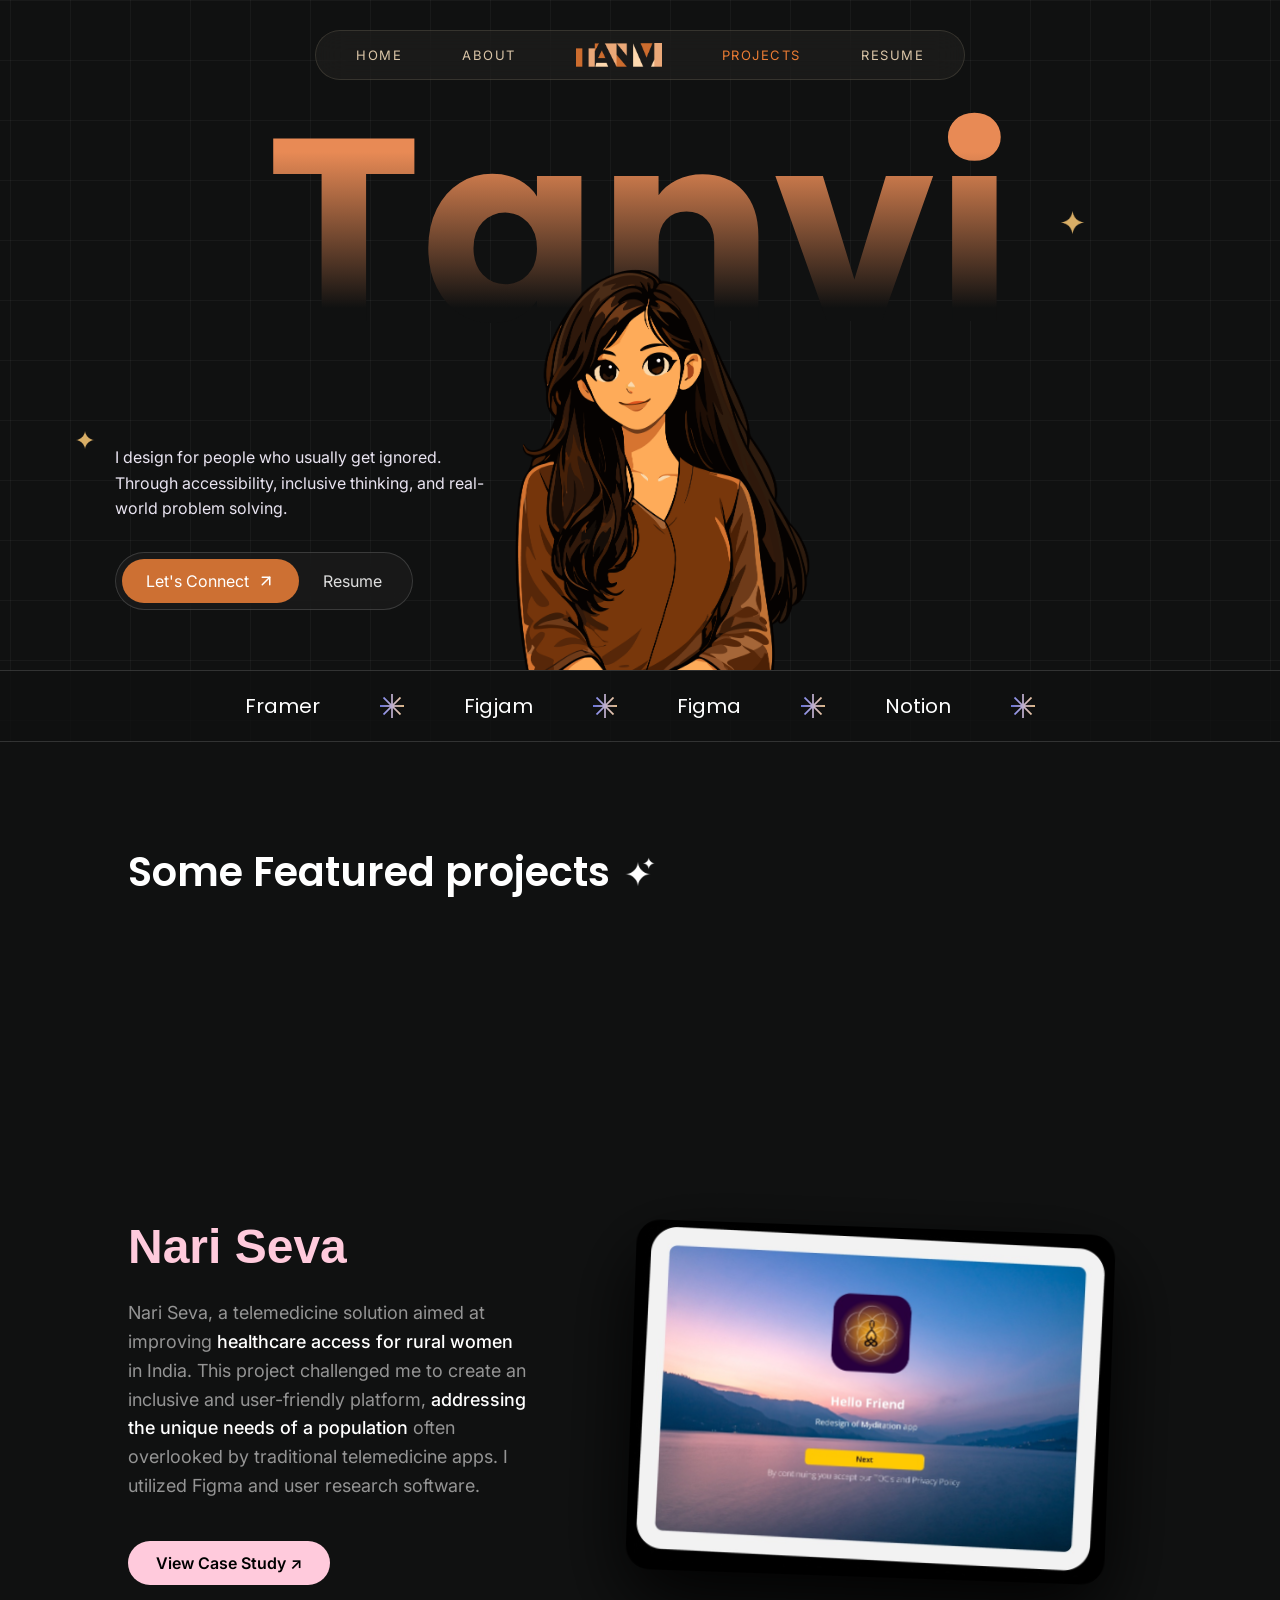
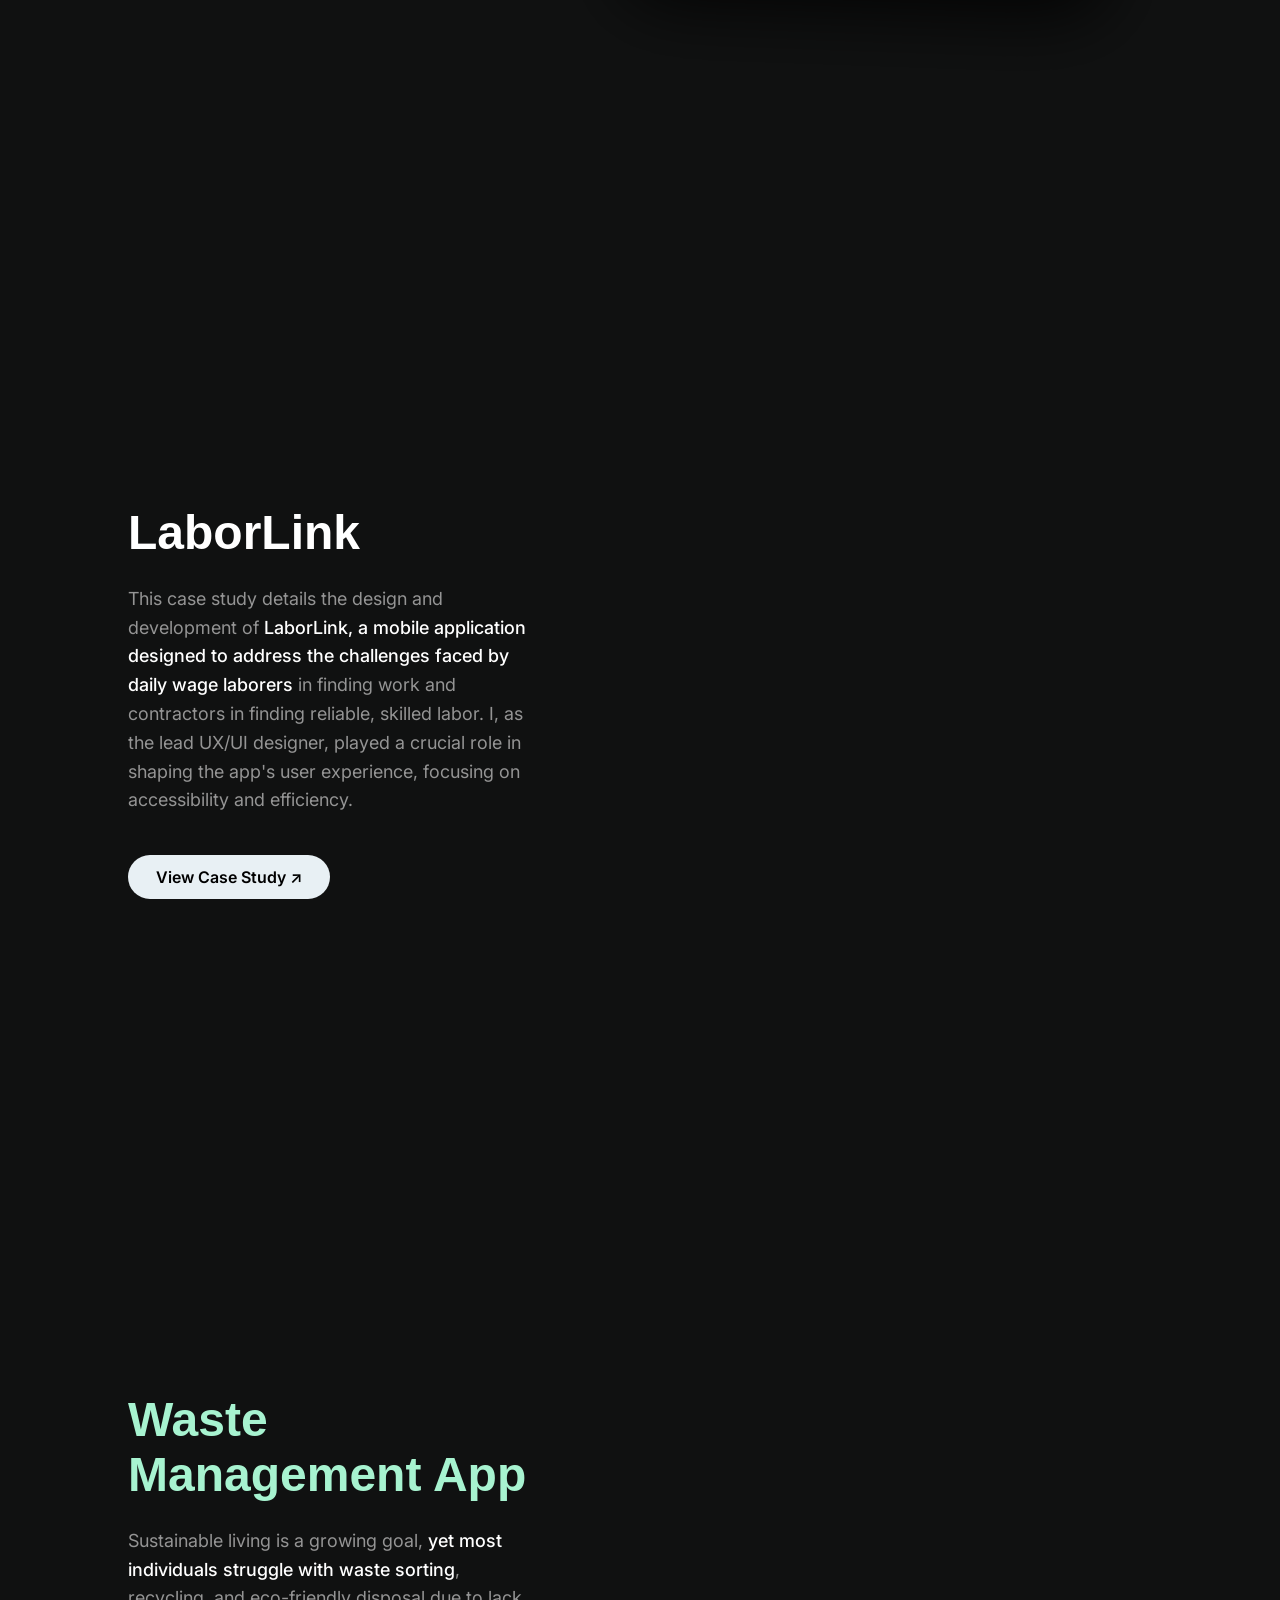
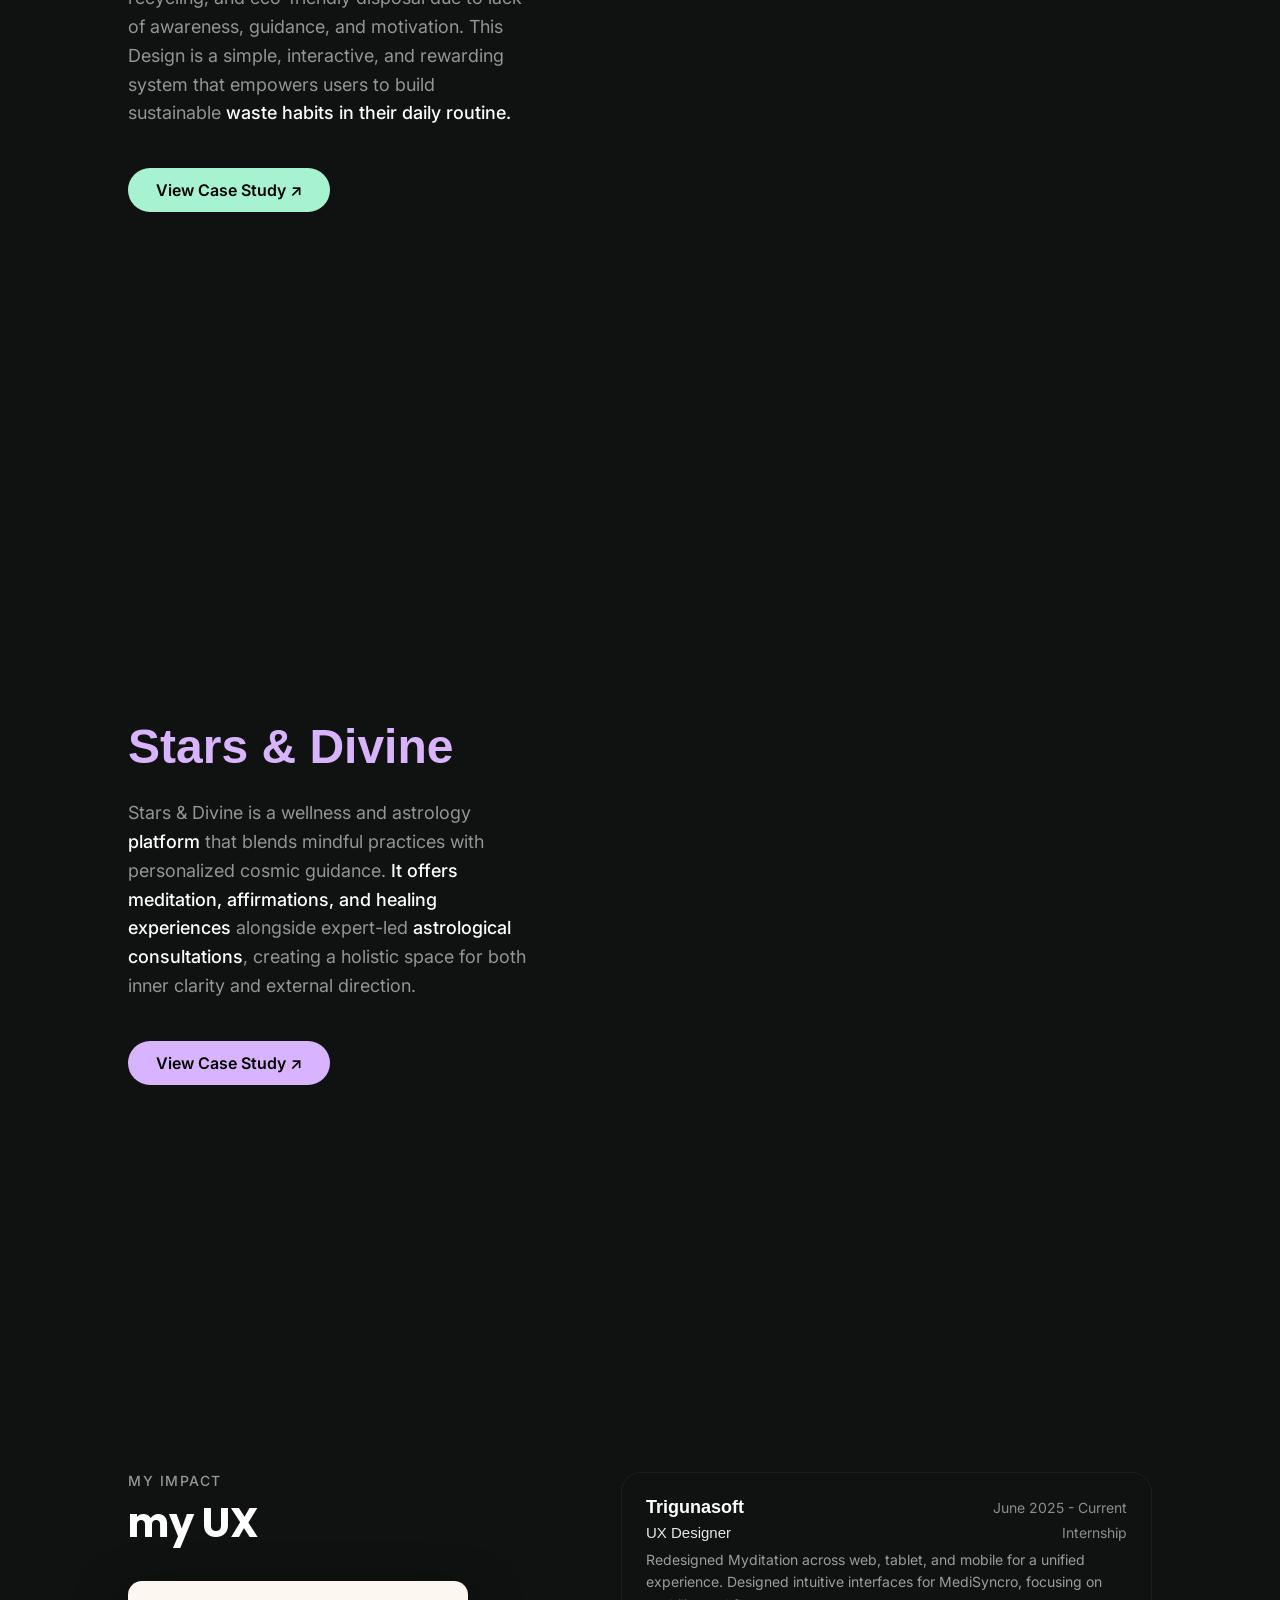
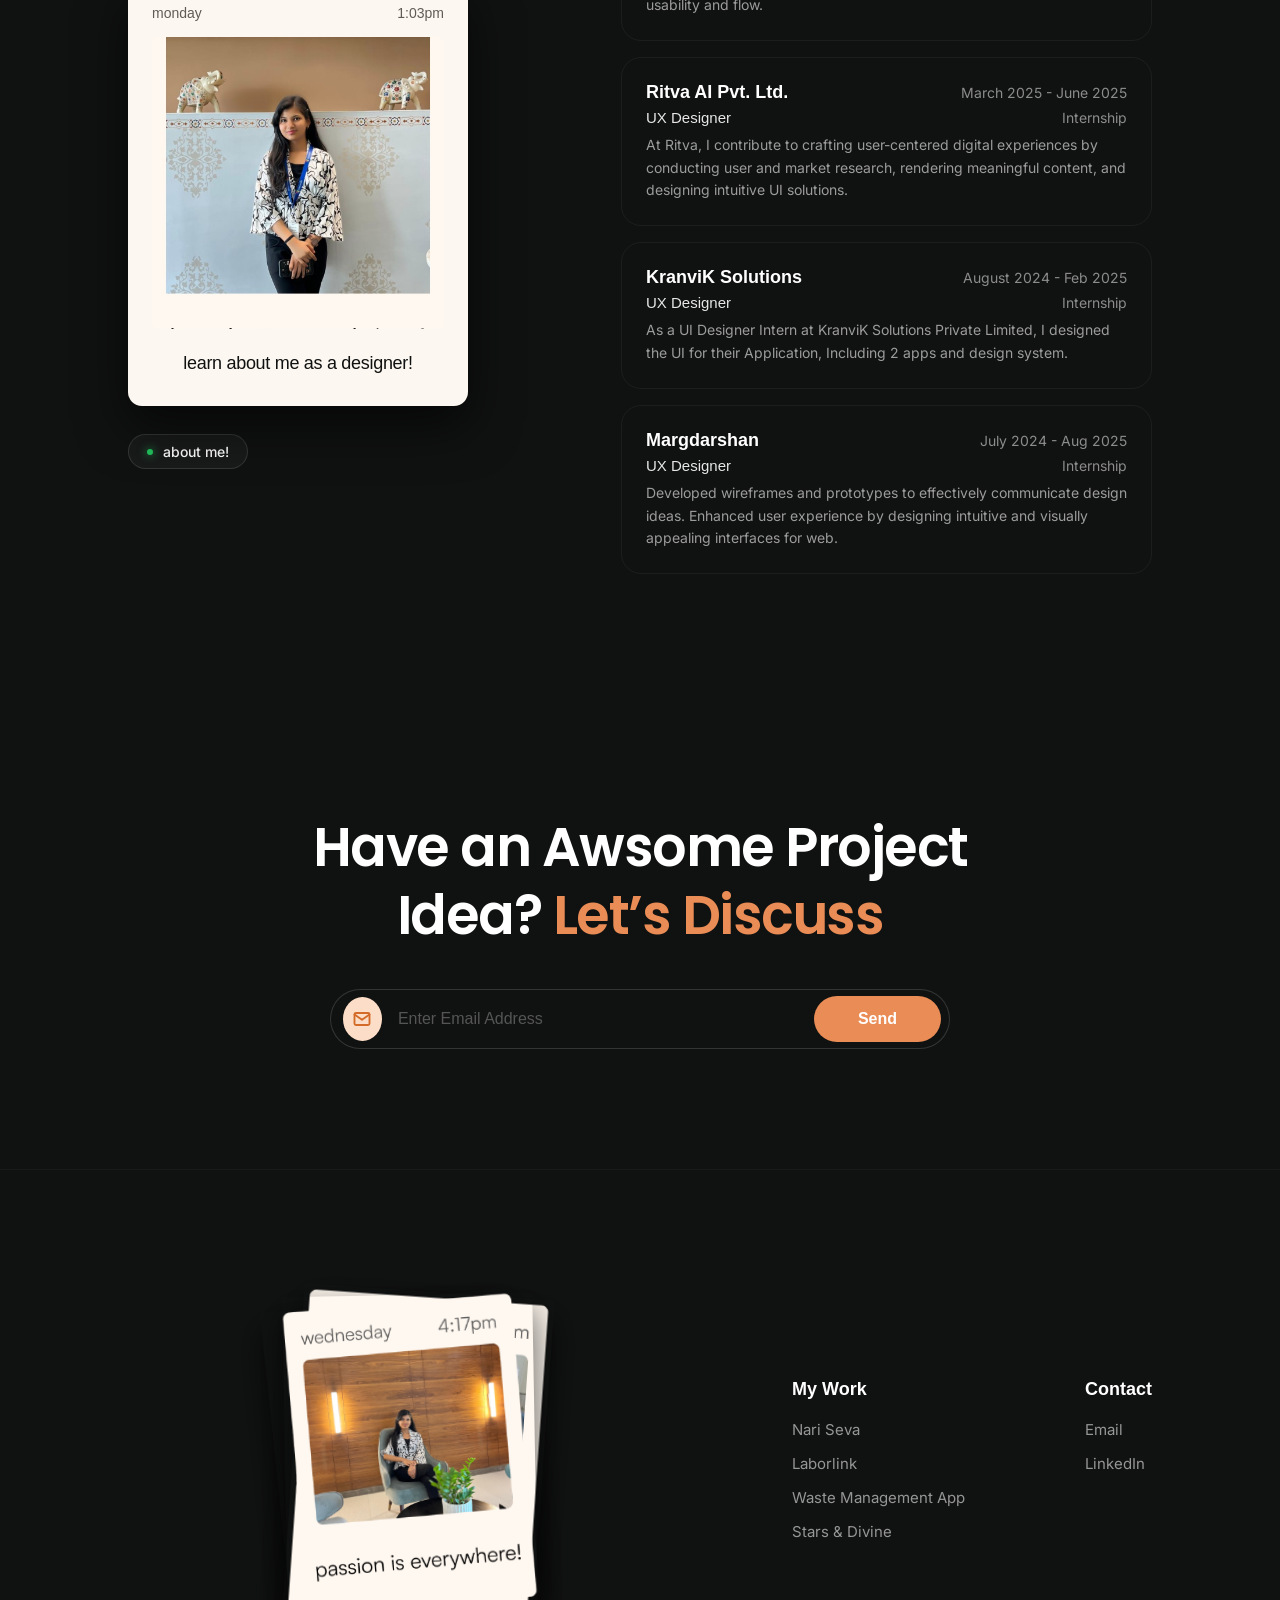
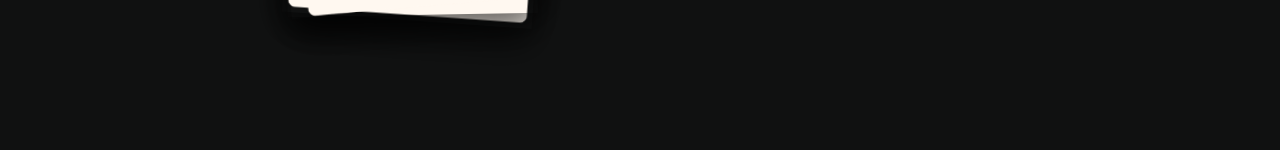
==== Tanvi Portfolio 1/projects.html @ 06928547 "Initial commit: Added portfolio structure and assets" ====
<!DOCTYPE html>
<html lang="en">
<head>
    <meta charset="UTF-8">
    <meta name="viewport" content="width=device-width, initial-scale=1.0">
    <title>Projects | Tanvi UX Designer Portfolio</title>
    <link rel="stylesheet" href="style.css">
    <link href="https://fonts.googleapis.com/css2?family=Outfit:wght@700&family=Poppins:wght@400;600;700&family=Satoshi:wght@400;500;700&family=Inter:wght@400;500;700&display=swap" rel="stylesheet">
</head>
<body>

    <nav class="navbar">
        <a href="index.html" class="nav-link">Home</a>
        <a href="about.html" class="nav-link">About</a> 
        <img src="assets/logo.png" alt="Tanvi Logo" class="nav-logo">
        <a href="projects.html" class="nav-link active">Projects</a>
        <a href="#" class="nav-link" id="resume-nav">Resume</a>
    </nav>

    <header class="hero hero-grid-bg">
        <div class="hero-main">
            <h1 class="hero-bg-text">Tanvi</h1>
            <img src="assets/avatar.png" alt="Tanvi Avatar" class="hero-avatar">

            <div class="hero-left">
                <div class="tagline-wrapper">
                    <img src="assets/diamond.png" alt="Diamond" class="tagline-star">
                    <p class="hero-tagline">
                        I design for people who usually get ignored.<br>
                        Through accessibility, inclusive thinking, and real-<br>
                        world problem solving.
                    </p>
                </div>
                
                <div class="action-pill">
                    <a href="#" class="btn btn-connect">
                        <span class="btn-text">Let's Connect</span>
                        <svg class="arrow-icon" width="18" height="18" viewBox="0 0 24 24" fill="none" stroke="currentColor" stroke-width="2" stroke-linecap="round" stroke-linejoin="round">
                            <line x1="7" y1="17" x2="17" y2="7"></line>
                            <polyline points="7 7 17 7 17 17"></polyline>
                        </svg>
                    </a>
                    <a href="#" class="btn btn-resume" id="resume-btn">
                        <span class="btn-text">Resume</span>
                        <svg class="arrow-icon" width="18" height="18" viewBox="0 0 24 24" fill="none" stroke="currentColor" stroke-width="2" stroke-linecap="round" stroke-linejoin="round">
                            <line x1="7" y1="17" x2="17" y2="7"></line>
                            <polyline points="7 7 17 7 17 17"></polyline>
                        </svg>
                    </a>
                </div>
            </div>

            <img src="assets/diamond.png" alt="Diamond" class="hero-right-star">
        </div>

        <section class="tools-bar">
            <span>Framer</span> <img src="assets/star.png" alt="*" class="tool-star">
            <span>Figjam</span> <img src="assets/star.png" alt="*" class="tool-star">
            <span>Figma</span> <img src="assets/star.png" alt="*" class="tool-star">
            <span>Notion</span> <img src="assets/star.png" alt="*" class="tool-star">
        </section>
    </header>

    <section class="projects">
        <h3 class="section-title">Some Featured projects <img src="assets/double_diamond.png" alt="Double Diamond" class="title-star"></h3>
        
        <div class="deck-container">
            <div class="deck-text-column">
                
                <div class="deck-text-item active" id="text-1">
                    <h4 class="color-nari">Nari Seva</h4>
                    <p>Nari Seva, a telemedicine solution aimed at improving <strong>healthcare access for rural women</strong> in India. This project challenged me to create an inclusive and user-friendly platform, <strong>addressing the unique needs of a population</strong> often overlooked by traditional telemedicine apps. I utilized Figma and user research software.</p>
                    <a href="https://dribbble.com/shots/27432021-Nari-Seva-Telemedicine-Accessibility-for-Uneducated-Women" target="_blank" class="btn-case-study bg-nari">View Case Study ↗</a>
                </div>

                <div class="deck-text-item" id="text-2">
                    <h4 class="color-labor">LaborLink</h4>
                    <p>This case study details the design and development of <strong>LaborLink, a mobile application designed to address the challenges faced by daily wage laborers</strong> in finding work and contractors in finding reliable, skilled labor. I, as the lead UX/UI designer, played a crucial role in shaping the app's user experience, focusing on accessibility and efficiency.</p>
                    <a href="#" class="btn-case-study bg-labor">View Case Study ↗</a>
                </div>

                <div class="deck-text-item" id="text-3">
                    <h4 class="color-waste">Waste Management App</h4>
                    <p>Sustainable living is a growing goal, <strong>yet most individuals struggle with waste sorting</strong>, recycling, and eco-friendly disposal due to lack of awareness, guidance, and motivation. This Design is a simple, interactive, and rewarding system that empowers users to build sustainable <strong>waste habits in their daily routine.</strong></p>
                    <a href="#" class="btn-case-study bg-waste">View Case Study ↗</a>
                </div>

                <div class="deck-text-item" id="text-4">
                    <h4 class="color-stars">Stars & Divine</h4>
                    <p>Stars & Divine is a wellness and astrology <strong>platform</strong> that blends mindful practices with personalized cosmic guidance. <strong>It offers meditation, affirmations, and healing experiences</strong> alongside expert-led <strong>astrological consultations</strong>, creating a holistic space for both inner clarity and external direction.</p>
                    <a href="#" class="btn-case-study bg-stars">View Case Study ↗</a>
                </div>

            </div>

            <div class="deck-visual-column">
                <div class="deck-sticky">
                    <img src="assets/hello.jpg" id="card-4" class="deck-card pos-4" alt="Stars & Divine">
                    <img src="assets/recycling.png" id="card-3" class="deck-card pos-3" alt="Waste Management">
                    <img src="assets/labor_link.png" id="card-2" class="deck-card pos-2" alt="LaborLink">
                    <img src="assets/nari_seva.jpg" id="card-1" class="deck-card pos-1" alt="Nari Seva">
                </div>
            </div>
        </div>
    </section>

    <section class="experience">
        <div class="exp-about-grid">
            <div class="exp-left-col">
                <div class="exp-header-group">
                    <span class="exp-eyebrow">MY IMPACT</span>
                    <h3 class="exp-title">my UX</h3>
                </div>
                
                <div class="polaroid-card">
                    <div class="polaroid-header">
                        <span class="polaroid-meta">monday</span>
                        <span class="polaroid-meta">1:03pm</span>
                    </div>
                    <div class="polaroid-frame">
                        <img src="assets/tanvi.jpg" alt="Tanvi" class="polaroid-img">
                    </div>
                    <h4 class="polaroid-caption">learn about me as a designer!</h4>
                </div>

                <div class="about-me-pill">
                    <span class="pill-dot"></span> about me!
                </div>
            </div>

            <div class="exp-timeline">
                <div class="exp-card">
                    <div class="exp-top">
                        <h4>Trigunasoft</h4>
                        <span class="exp-date">June 2025 - Current</span>
                    </div>
                    <div class="exp-role">
                        <h5>UX Designer</h5>
                        <span class="exp-type">Internship</span>
                    </div>
                    <p class="exp-desc">Redesigned Myditation across web, tablet, and mobile for a unified experience. Designed intuitive interfaces for MediSyncro, focusing on usability and flow.</p>
                </div>

                <div class="exp-card">
                    <div class="exp-top">
                        <h4>Ritva AI Pvt. Ltd.</h4>
                        <span class="exp-date">March 2025 - June 2025</span>
                    </div>
                    <div class="exp-role">
                        <h5>UX Designer</h5>
                        <span class="exp-type">Internship</span>
                    </div>
                    <p class="exp-desc">At Ritva, I contribute to crafting user-centered digital experiences by conducting user and market research, rendering meaningful content, and designing intuitive UI solutions.</p>
                </div>

                <div class="exp-card">
                    <div class="exp-top">
                        <h4>KranviK Solutions</h4>
                        <span class="exp-date">August 2024 - Feb 2025</span>
                    </div>
                    <div class="exp-role">
                        <h5>UX Designer</h5>
                        <span class="exp-type">Internship</span>
                    </div>
                    <p class="exp-desc">As a UI Designer Intern at KranviK Solutions Private Limited, I designed the UI for their Application, Including 2 apps and design system.</p>
                </div>

                <div class="exp-card">
                    <div class="exp-top">
                        <h4>Margdarshan</h4>
                        <span class="exp-date">July 2024 - Aug 2025</span>
                    </div>
                    <div class="exp-role">
                        <h5>UX Designer</h5>
                        <span class="exp-type">Internship</span>
                    </div>
                    <p class="exp-desc">Developed wireframes and prototypes to effectively communicate design ideas. Enhanced user experience by designing intuitive and visually appealing interfaces for web.</p>
                </div>
            </div>
        </div>
    </section>

    <section class="contact-cta">
        <h2 class="cta-heading">
            Have an Awsome Project<br>
            Idea? <span class="highlight-orange">Let’s Discuss</span>
        </h2>
        
        <div class="contact-form">
            <div class="input-wrapper">
                <div class="email-icon-circle">
                    <svg width="18" height="18" viewBox="0 0 24 24" fill="none" stroke="currentColor" stroke-width="2.5" stroke-linecap="round" stroke-linejoin="round">
                        <path d="M4 4h16c1.1 0 2 .9 2 2v12c0 1.1-.9 2-2 2H4c-1.1 0-2-.9-2-2V6c0-1.1.9-2 2-2z"></path>
                        <polyline points="22,6 12,13 2,6"></polyline>
                    </svg>
                </div>
                <input type="email" placeholder="Enter Email Address">
            </div>
            <button class="btn-submit">Send</button>
        </div>
    </section>

    <footer class="footer">
        <div class="footer-container">
            <div class="footer-gallery">
                <div class="polaroid-deck">
                    <img src="assets/image3.png" class="mini-polaroid card-left" alt="In Microsoft">
                    <img src="assets/image2.png" class="mini-polaroid card-center" alt="Live Candid">
                    <img src="assets/image1.png" class="mini-polaroid card-right" alt="Passion is everywhere">
                </div>
            </div>

            <div class="footer-links-wrapper">
                <div class="footer-col">
                    <h4>My Work</h4>
                    <a href="#">Nari Seva</a>
                    <a href="#">Laborlink</a>
                    <a href="#">Waste Management App</a>
                    <a href="#">Stars & Divine</a>
                </div>
                <div class="footer-col">
                    <h4>Contact</h4>
                    <a href="#">Email</a>
                    <a href="#">LinkedIn</a>
                </div>
            </div>
        </div>
    </footer>

    <div id="resume-modal" class="resume-modal-overlay">
        <div class="resume-modal-content">
            <span class="resume-modal-close">&times;</span>
            <div class="resume-img-container">
                <img src="assets/resume.png" id="modal-resume-img" alt="Tanvi Goyal Resume" class="resume-modal-img">
            </div>
        </div>
    </div>

    <script>
        document.addEventListener('DOMContentLoaded', () => {
            const textItems = document.querySelectorAll('.deck-text-item');
            const cards = [
                document.getElementById('card-1'),
                document.getElementById('card-2'),
                document.getElementById('card-3'),
                document.getElementById('card-4')
            ];

            const observerOptions = { root: null, rootMargin: '0px', threshold: 0.5 };
            const observer = new IntersectionObserver((entries) => {
                entries.forEach(entry => {
                    if (entry.isIntersecting) {
                        textItems.forEach(item => item.classList.remove('active'));
                        entry.target.classList.add('active');
                        const activeIndex = Array.from(textItems).indexOf(entry.target);
                        cards.forEach((card, cardIndex) => {
                            card.className = 'deck-card';
                            if (cardIndex < activeIndex) {
                                card.classList.add('pos-hidden-top');
                            } else {
                                card.classList.add(`pos-${(cardIndex - activeIndex) + 1}`);
                            }
                        });
                    }
                });
            }, observerOptions);
            textItems.forEach(item => observer.observe(item));

            const resumeNavLink = document.getElementById('resume-nav');
            const resumePillBtn = document.getElementById('resume-btn');
            const resumeModalOverlay = document.getElementById('resume-modal');
            const closeModalBtn = document.querySelector('.resume-modal-close');
            const resumeImg = document.getElementById('modal-resume-img');

            const handleOpenModal = (event) => {
                event.preventDefault();
                resumeModalOverlay.classList.add('visible');
                document.body.style.overflow = 'hidden'; 
            };

            const handleCloseModal = () => {
                resumeModalOverlay.classList.remove('visible');
                resumeImg.classList.remove('is-zoomed');
                resumeImg.style.transformOrigin = 'center center';
                document.body.style.overflow = ''; 
            };

            const calculateZoomCoordinates = (e) => {
                const boundingBox = resumeImg.getBoundingClientRect();
                const pointerX = ((e.clientX - boundingBox.left) / boundingBox.width) * 100;
                const pointerY = ((e.clientY - boundingBox.top) / boundingBox.height) * 100;
                resumeImg.style.transformOrigin = `${pointerX}% ${pointerY}%`;
            };

            resumeNavLink.addEventListener('click', handleOpenModal);
            if(resumePillBtn) resumePillBtn.addEventListener('click', handleOpenModal);
            closeModalBtn.addEventListener('click', handleCloseModal);
            
            resumeModalOverlay.addEventListener('click', (event) => {
                if (event.target === resumeModalOverlay) { handleCloseModal(); }
            });

            resumeImg.addEventListener('click', (e) => {
                e.stopPropagation(); 
                resumeImg.classList.toggle('is-zoomed');
                if (resumeImg.classList.contains('is-zoomed')) {
                    calculateZoomCoordinates(e);
                } else {
                    resumeImg.style.transformOrigin = 'center center';
                }
            });

            resumeImg.addEventListener('mousemove', (e) => {
                if (resumeImg.classList.contains('is-zoomed')) {
                    calculateZoomCoordinates(e);
                }
            });
        });
    </script>
</body>
</html>
---- Tanvi Portfolio 1/style.css ----
/* ==========================================================================
   1. GLOBAL RESETS & BASE STYLES
   ========================================================================== */
* {
    margin: 0;
    padding: 0;
    box-sizing: border-box;
}

body {
    background-color: #101111;
    color: #FFFFFF;
    font-family: 'Satoshi', 'Inter', sans-serif;
    overflow-x: hidden;
}

a {
    text-decoration: none;
    color: inherit;
}

/* ==========================================================================
   2. FIXED NAVIGATION BAR
   ========================================================================== */
.navbar {
    position: fixed;
    top: 30px;
    left: 50%;
    transform: translateX(-50%);
    display: flex;
    justify-content: space-between;
    align-items: center;
    padding: 12px 40px;
    width: 650px;
    background: rgba(218, 197, 167, 0.05);
    border: 1px solid rgba(218, 197, 167, 0.15);
    backdrop-filter: blur(15px);
    border-radius: 50px;
    z-index: 1000;
}

.nav-link {
    font-size: 13px;
    text-transform: uppercase;
    letter-spacing: 1.5px;
    color: #DAC5A7;
    transition: color 0.3s ease;
    cursor: pointer;
}

.nav-link:hover, .nav-link.active {
    color: #EA7C34;
}

.nav-logo {
    height: 24px;
    object-fit: contain;
}

/* ==========================================================================
   3. BACKGROUND REPEATING GRID & HERO (HOME)
   ========================================================================== */
.hero {
    position: relative;
    display: flex;
    flex-direction: column;
    align-items: center;
    padding-top: 150px;
}

.hero-grid-bg {
    background-image: 
        linear-gradient(rgba(255, 255, 255, 0.04) 1px, transparent 1px),
        linear-gradient(90deg, rgba(255, 255, 255, 0.04) 1px, transparent 1px);
    background-size: 60px 60px;
    background-position: center top;
}

.hero-main {
    position: relative;
    width: 100%;
    max-width: 1050px;
    height: 520px; 
    margin: 0 auto;
}

.hero-bg-text {
    position: absolute;
    top: -50px;
    left: 50%;
    transform: translateX(-50%);
    font-family: 'Poppins', sans-serif;
    font-size: 260px;
    font-weight: 700;
    line-height: 1;
    background: linear-gradient(180deg, #E88A55 20%, #101111 80%);
    -webkit-background-clip: text;
    -webkit-text-fill-color: transparent;
    z-index: 0;
}

.hero-avatar {
    position: absolute;
    bottom: 0;
    left: 50%;
    transform: translateX(-50%);
    height: 480px; 
    object-fit: contain;
    z-index: 1;
}

.hero-left {
    position: absolute;
    left: 0;
    bottom: 60px; 
    z-index: 2;
    display: flex;
    flex-direction: column;
    gap: 30px;
}

.tagline-wrapper {
    position: relative;
}

.tagline-star {
    position: absolute;
    top: -15px;
    left: -40px;
    width: 20px;
}

.hero-tagline {
    font-size: 16px;
    line-height: 1.6;
    color: #E9E4F1;
}

.hero-right-star {
    position: absolute;
    right: 80px;
    top: 60px;
    width: 25px;
    z-index: 0;
}

/* ==========================================================================
   4. THE ACTION PILL UTILITIES
   ========================================================================== */
.action-pill {
    display: inline-flex;
    align-items: center;
    background: rgba(30, 30, 30, 0.6);
    border: 1px solid rgba(255, 255, 255, 0.15);
    padding: 6px; 
    border-radius: 60px;
    backdrop-filter: blur(10px);
    width: max-content; 
}

.btn {
    display: flex;
    align-items: center;
    justify-content: center;
    padding: 12px 24px;
    border-radius: 50px;
    font-size: 16px;
    transition: all 0.3s ease;
    cursor: pointer;
}

.arrow-icon {
    display: block;
    max-width: 18px; 
    opacity: 1;
    margin-left: 8px;
    overflow: hidden; 
    transition: max-width 0.3s ease, margin-left 0.3s ease, opacity 0.3s ease;
}

.btn-connect {
    background-color: #CD7033;
    color: #FFFFFF;
}

.btn-resume {
    background-color: transparent;
    color: #DEDEDE;
}

.btn-resume .arrow-icon {
    max-width: 0px;
    margin-left: 0px; 
    opacity: 0;
}

.action-pill:hover .btn-connect {
    background-color: transparent;
    color: #DEDEDE;
}

.action-pill:hover .btn-connect .arrow-icon {
    max-width: 0px;
    margin-left: 0px; 
    opacity: 0;
}

.action-pill .btn-connect:hover,
.action-pill .btn-resume:hover {
    background-color: #CD7033;
    color: #FFFFFF;
}

.action-pill .btn-connect:hover .arrow-icon,
.action-pill .btn-resume:hover .arrow-icon {
    max-width: 18px;
    margin-left: 8px; 
    opacity: 1;
}

/* ==========================================================================
   5. STANDARD TOOLS MARQUEE BAR
   ========================================================================== */
.tools-bar {
    display: flex;
    justify-content: center;
    align-items: center;
    gap: 60px;
    padding: 20px 0;
    width: 100%;
    border-top: 1px solid rgba(255, 255, 255, 0.15);
    border-bottom: 1px solid rgba(255, 255, 255, 0.15);
    font-family: 'Poppins', sans-serif;
    font-size: 20px;
    color: #FFFFFF;
    z-index: 2;
    position: relative;
    background: rgba(16, 17, 17, 0.8);
}

.tool-star {
    width: 24px;
    height: 24px;
    object-fit: contain;
}

/* ==========================================================================
   6. INTERACTIVE STATEMENTS BLOCK
   ========================================================================== */
.statements {
    padding: 100px 10%;
    display: flex;
    flex-direction: column;
    gap: 30px;
}

.statement-line {
    font-family: 'Outfit', sans-serif;
    font-size: 40px;
    font-weight: 700;
    color: #262020; 
    display: flex;
    flex-wrap: wrap;
    cursor: default;
}

.statement-line span {
    display: inline-block;
    transition: color 0.4s ease, text-shadow 0.4s ease;
}

.statement-line span:hover {
    color: #d28c60; 
    text-shadow: 0px 0px 8px rgba(205, 112, 51, 0.4), 0px 0px 20px rgba(205, 112, 51, 0.2);
    transition: none; 
}

/* ==========================================================================
   7. FEATURED PROJECT SCROLL STICKY DECK
   ========================================================================== */
.projects {
    padding: 100px 10% 0 10%;
}

.section-title {
    font-family: 'Poppins', sans-serif;
    font-size: 40px;
    font-weight: 600;
    color: #FFFFFF;
    display: flex;
    align-items: center;
    gap: 15px;
    margin-bottom: 50px;
}

.title-star {
    width: 30px;
    height: 30px;
}

.deck-container {
    display: flex;
    position: relative;
    align-items: flex-start;
}

.deck-text-column {
    width: 45%;
    padding-right: 60px;
}

.deck-text-item {
    min-height: 100vh;
    display: flex;
    flex-direction: column;
    justify-content: center;
    opacity: 0.2;
    transition: opacity 0.5s ease;
}

.deck-text-item.active { opacity: 1; }

.deck-text-item h4 {
    font-family: 'Satoshi', sans-serif;
    font-size: 48px;
    margin-bottom: 25px;
}

.deck-text-item p {
    font-size: 18px;
    line-height: 1.6;
    color: #949494;
    margin-bottom: 40px;
}

.deck-text-item p strong {
    color: #FFFFFF;
    font-weight: 500;
}

.btn-case-study {
    display: inline-flex;
    align-items: center;
    color: #000000;
    padding: 12px 28px;
    border-radius: 50px;
    font-size: 16px;
    font-weight: 600;
    width: max-content;
    transition: transform 0.2s ease;
}
.btn-case-study:hover { transform: translateY(-3px); }

.color-nari { color: #FFCADC; }
.bg-nari { background-color: #FFCADC; }
.color-labor { color: #FFFFFF; }
.bg-labor { background-color: #E8F0F4; }
.color-waste { color: #A7F3D0; }
.bg-waste { background-color: #A7F3D0; }
.color-stars { color: #D8B4FE; }
.bg-stars { background-color: #D8B4FE; }

.deck-visual-column {
    width: 55%;
    height: 100vh;
    position: sticky;
    top: 0;
    display: flex;
    align-items: center;
    justify-content: center;
}

.deck-sticky {
    position: relative;
    width: 100%;
    height: 600px;
    display: flex;
    align-items: center;
    justify-content: center;
}

.deck-card {
    position: absolute;
    width: 85%;
    max-width: 550px;
    border-radius: 24px;
    background-color: transparent; 
    border: none;
    box-shadow: none;
    filter: drop-shadow(0px 30px 40px rgba(0, 0, 0, 0.95));
    transition: transform 0.8s cubic-bezier(0.25, 1, 0.5, 1), opacity 0.8s ease;
    will-change: transform, opacity;
}

.pos-hidden-top { transform: translateY(-120vh) rotate(15deg); opacity: 0; }
.pos-1 { transform: translateY(0) rotate(2deg); z-index: 4; opacity: 1; }
.pos-2 { transform: translateY(40px) translateX(-20px) rotate(-6deg); z-index: 3; opacity: 1; }
.pos-3 { transform: translateY(80px) translateX(15px) rotate(4deg); z-index: 2; opacity: 1; }
.pos-4 { transform: translateY(120px) translateX(-10px) rotate(-3deg); z-index: 1; opacity: 1; }

/* ==========================================================================
   8. EXPERIENCE TIMELINE (SIDE-BY-SIDE PANELS)
   ========================================================================== */
.experience {
    width: 100%;
    padding: 120px 10%;
    background-color: #101111;
}

.exp-about-grid {
    display: flex;
    justify-content: space-between;
    align-items: flex-start;
    gap: 80px;
    width: 100%;
    max-width: 1200px;
    margin: 0 auto;
}

.exp-left-col {
    width: 42%;
    display: flex;
    flex-direction: column;
    align-items: flex-start;
    gap: 28px;
}

.exp-header-group {
    display: flex;
    flex-direction: column;
    align-items: flex-start;
    gap: 4px;
}

.exp-eyebrow {
    font-size: 14px;
    color: #969696;
    letter-spacing: 1.5px;
    font-weight: 500;
    text-transform: uppercase;
}

.exp-title {
    font-family: 'Poppins', sans-serif;
    font-size: 40px;
    font-weight: 700;
    color: #FFFFFF;
}

.polaroid-card {
    background-color: #FCF7F0;
    padding: 24px 24px 32px 24px;
    width: 100%;
    max-width: 340px;
    border-radius: 14px;
    box-shadow: 0px 20px 50px rgba(0, 0, 0, 0.6);
    transform: rotate(0deg) scale(1);
    transition: transform 0.5s cubic-bezier(0.175, 0.885, 0.32, 1.275);
    cursor: pointer;
    will-change: transform;
}

.polaroid-card:hover { transform: rotate(-4deg) scale(1.04); }

.polaroid-header {
    display: flex;
    justify-content: space-between;
    align-items: center;
    width: 100%;
    margin-bottom: 16px;
}

.polaroid-meta {
    font-family: 'Satoshi', sans-serif;
    font-size: 14px;
    font-weight: 400;
    color: #615B55;
}

.polaroid-frame {
    width: 100%;
    aspect-ratio: 1 / 1;
    border-radius: 6px;
    overflow: hidden;
    margin-bottom: 24px;
}

.polaroid-img {
    width: 100%;
    height: 100%;
    object-fit: cover;
}

.polaroid-caption {
    font-family: 'Satoshi', sans-serif;
    font-size: 18px;
    font-weight: 500;
    color: #101111;
    text-align: center;
    letter-spacing: -0.3px;
}

.about-me-pill {
    display: inline-flex;
    align-items: center;
    background: rgba(255, 255, 255, 0.04);
    border: 1px solid rgba(255, 255, 255, 0.12);
    padding: 8px 18px;
    border-radius: 30px;
    font-size: 14px;
    color: #FFFFFF;
    font-weight: 500;
    gap: 10px;
}

.pill-dot {
    width: 6px;
    height: 6px;
    background-color: #22C55E;
    border-radius: 50%;
    box-shadow: 0 0 10px #22C55E;
}

.exp-timeline {
    width: 54%;
    display: flex;
    flex-direction: column;
    gap: 16px;
}

.exp-card {
    background: transparent;
    border: 1px solid rgba(255, 255, 255, 0.05);
    border-radius: 20px;
    padding: 24px;
    transition: border-color 0.3s ease, background-color 0.3s ease;
}

.exp-card:hover {
    border-color: rgba(205, 112, 51, 0.4);
    background-color: rgba(255, 255, 255, 0.01);
}

.exp-top, .exp-role {
    display: flex;
    justify-content: space-between;
    align-items: center;
    margin-bottom: 6px;
}

.exp-top h4 {
    font-family: 'Satoshi', sans-serif;
    font-size: 18px;
    font-weight: 700;
    color: #FFFFFF;
}

.exp-role h5 {
    font-family: 'Satoshi', sans-serif;
    font-size: 15px;
    font-weight: 500;
    color: #E6E6E6;
}

.exp-date, .exp-type { font-size: 14px; color: #8C8C8C; }
.exp-desc { font-size: 14px; color: #9C9C9C; line-height: 1.6; margin-top: 8px; }

/* ==========================================================================
   9. CONTACT CTA SECTION
   ========================================================================== */
.contact-cta {
    display: flex;
    flex-direction: column;
    align-items: center;
    justify-content: center;
    padding: 120px 20px;
    gap: 40px;
    background-color: #101111;
    width: 100%;
    text-align: center;
}

.cta-heading {
    font-family: 'Poppins', sans-serif;
    font-size: 54px; 
    font-weight: 600;
    line-height: 1.25;
    letter-spacing: -1.5px;
    color: #FFFFFF;
}

.highlight-orange { color: #EA8C55; }

.contact-form {
    display: flex;
    align-items: center;
    justify-content: space-between;
    background: #101111;
    border: 1px solid rgba(255, 255, 255, 0.15);
    padding: 6px 8px 6px 12px;
    border-radius: 100px;
    width: 100%;
    max-width: 620px;
}

.input-wrapper {
    display: flex;
    align-items: center;
    gap: 16px;
    flex-grow: 1;
}

.email-icon-circle {
    width: 44px;
    height: 44px;
    background-color: #FCDDC7; 
    border-radius: 50%;
    display: flex;
    align-items: center;
    justify-content: center;
}

.email-icon-circle svg { color: #D46B29; }

.contact-form input {
    background: transparent;
    border: none;
    color: #FFFFFF;
    font-size: 16px;
    outline: none;
    width: 100%;
    font-family: 'Satoshi', sans-serif;
}

.contact-form input::placeholder { color: #555555; }

.btn-submit {
    background: #EA8C55; 
    color: #FFFFFF;
    border: none;
    padding: 14px 44px;
    border-radius: 100px;
    font-size: 16px;
    font-weight: 600;
    font-family: 'Satoshi', sans-serif;
    cursor: pointer;
    transition: background 0.3s ease, transform 0.2s ease;
}

.btn-submit:hover { background: #CD7033; transform: scale(1.02); }

/* ==========================================================================
   10. HIGH-END SECURE FOOTER (POLAROID ANIMATION STACK)
   ========================================================================== */
.footer {
    padding: 100px 10%;
    border-top: 1px solid #191919;
    background-color: #101111;
    width: 100%;
}

.footer-container {
    display: flex;
    justify-content: space-between;
    align-items: center;
    width: 100%;
    max-width: 1200px;
    margin: 0 auto;
}

.footer-gallery {
    width: 55%;
    height: 380px;
    display: flex;
    align-items: center;
    justify-content: center; 
}

.polaroid-deck {
    position: relative;
    width: 250px;
    height: 330px;
    cursor: pointer;
}

.mini-polaroid {
    position: absolute;
    top: 0;
    left: 0;
    width: 250px; 
    height: auto;
    background: transparent;
    border: none;
    border-radius: 0;
    box-shadow: 0px 15px 35px rgba(0, 0, 0, 0.65);
    will-change: transform;
    transition: transform 0.65s cubic-bezier(0.25, 1, 0.5, 1);
}

.card-left { transform: rotate(-6deg) translate(-10px, 4px); z-index: 1; }
.card-center { transform: rotate(4deg) translate(8px, -4px); z-index: 2; }
.card-right { transform: rotate(-1deg) translate(0px, 0px); z-index: 3; }

.polaroid-deck:hover .card-left { transform: translateX(-280px) rotate(-5deg); z-index: 4; }
.polaroid-deck:hover .card-center { transform: translateX(0) rotate(0deg); z-index: 5; }
.polaroid-deck:hover .card-right { transform: translateX(280px) rotate(5deg); z-index: 6; }

.footer-links-wrapper {
    display: flex;
    gap: 120px;
}

.footer-col {
    display: flex;
    flex-direction: column;
    gap: 15px;
}

.footer-col h4 {
    font-family: 'Satoshi', sans-serif;
    font-size: 18px;
    font-weight: 700;
    color: #FFFFFF;
    margin-bottom: 5px;
}

.footer-col a {
    color: #969696;
    font-size: 15px;
    font-weight: 400;
    transition: color 0.3s ease;
}
.footer-col a:hover { color: #EA8C55; }

/* ==========================================================================
   11. RESUME PAN-ZOOM MODAL SYSTEM
   ========================================================================== */
.resume-modal-overlay {
    position: fixed;
    top: 0;
    left: 0;
    width: 100%;
    height: 100%;
    background-color: rgba(16, 17, 17, 0.85); 
    backdrop-filter: blur(14px); 
    display: flex;
    justify-content: center;
    align-items: center;
    z-index: 3000; 
    opacity: 0;
    pointer-events: none;
    transition: opacity 0.4s ease;
}

.resume-modal-overlay.visible {
    opacity: 1;
    pointer-events: auto;
}

.resume-modal-content {
    position: relative;
    width: 90%;
    max-width: 680px; 
    max-height: 88vh;
    display: flex;
    justify-content: center;
    align-items: center;
}

.resume-img-container {
    width: 100%;
    max-height: 85vh;
    overflow: hidden; 
    border-radius: 12px;
    box-shadow: 0px 30px 70px rgba(0, 0, 0, 0.85);
    border: 1px solid rgba(255, 255, 255, 0.08);
}

.resume-modal-img {
    display: block;
    width: 100%;
    height: auto;
    max-height: 85vh;
    object-fit: contain;
    cursor: zoom-in;
    transition: transform 0.3s cubic-bezier(0.25, 1, 0.5, 1);
    will-change: transform, transform-origin;
}

.resume-modal-img.is-zoomed {
    transform: scale(2.2); 
    cursor: zoom-out;
}

.resume-modal-close {
    position: absolute;
    top: -45px;
    right: 0;
    font-size: 38px;
    font-weight: 400;
    color: #FFFFFF;
    cursor: pointer;
    line-height: 1;
    transition: color 0.3s ease, transform 0.2s ease;
    z-index: 3100;
}
.resume-modal-close:hover { color: #EA8C55; transform: scale(1.1); }

/* ==========================================================================
   12. ABOUT PAGE SPECIFIC UNIQUE LAYOUT COMPONENT ENTITIES
   ========================================================================== */
.about-hero {
    position: relative;
    width: 100%;
    padding-top: 140px;
    padding-bottom: 0; 
    background-color: #101111;
    overflow: hidden;
}

.about-hero-container {
    display: flex;
    justify-content: space-between;
    align-items: flex-end; 
    width: 100%;
    max-width: 1200px;
    margin: 0 auto;
    position: relative;
    z-index: 2;
    padding: 0 40px;
}

.about-hero-left {
    width: 50%;
    display: flex;
    flex-direction: column;
    gap: 24px;
    padding-bottom: 95px; 
}

.about-hero-title {
    font-family: 'Satoshi', sans-serif;
    font-size: 56px;
    font-weight: 700;
    line-height: 1.15;
    color: #FFFFFF;
}

.about-hero-subtitle {
    font-family: 'Satoshi', sans-serif;
    font-size: 18px;
    line-height: 1.5;
    color: #B8B8B8;
}

.about-hero-right {
    width: 45%;
    display: flex;
    justify-content: flex-end;
    align-items: flex-end;
    line-height: 0; 
}

.about-hero-avatar {
    max-width: 480px;
    height: auto;
    object-fit: contain;
    display: block;
    margin-bottom: -26px; 
    vertical-align: bottom;
}

.marquee-strip {
    background: #101111;
    border-top: 1px solid #191919;
    border-bottom: 1px solid rgba(255, 255, 255, 0.15);
    padding: 24px 0;
    position: relative;
    z-index: 5;
}

.tool-vector-star {
    width: 24px;
    height: 24px;
    background: linear-gradient(90deg, #7A87FB 0%, #FFD49C 100%);
    clip-path: polygon(50% 0%, 61% 35%, 98% 35%, 68% 57%, 79% 91%, 50% 70%, 21% 91%, 32% 57%, 2% 35%, 39% 35%);
}

.tool-vector-star.reverse {
    background: linear-gradient(269.57deg, #7A87FB 0.72%, #FFD49C 99.22%);
}

/* ==========================================================================
   13. SUPERSIZED MOUSE-TRACKING PARALLAX LAYER SYSTEM (ABOUT)
   ========================================================================== */
.curiosity-section {
    position: relative;
    width: 100%;
    min-height: 100vh;
    padding: 140px 60px;
    background-color: #101111;
    overflow: hidden; 
    display: flex;
    align-items: center;
    justify-content: center;
}

.curiosity-container {
    width: 100%;
    max-width: 740px; 
    margin: 0 auto;
    position: relative;
    z-index: 10;
    pointer-events: none; 
}

.curiosity-text {
    width: 100%;
    display: flex;
    flex-direction: column;
    align-items: center;
    text-align: center;
    gap: 28px;
}

.curiosity-heading {
    font-family: 'Poppins', sans-serif;
    font-size: 40px;
    font-weight: 500;
    letter-spacing: -0.5px;
    color: #FFFFFF;
}

.curiosity-desc {
    font-family: 'Poppins', sans-serif;
    font-size: 18px;
    line-height: 1.65;
    color: #949494;
}

.floating-item {
    position: absolute;
    object-fit: contain;
    pointer-events: none;
    will-change: transform;
    transition: transform 0.28s cubic-bezier(0.25, 1, 0.5, 1);
}

/* TARGET BADGE: Bumping up about1.png (item-serum) cleanly to 225px width */
.item-serum {
    width: 225px;       
    top: 10%;
    left: 6%;        
    transform: rotate(-15deg);
}
.item-about2 {
    width: 220px;
    top: 8%;
    left: 22%;
    transform: rotate(-8deg);
}

.item-daisy-top {
    width: 210px;       
    top: 4%;
    left: 54%;
}

.item-daisy-bottom {
    width: 180px;       
    bottom: 6%;
    left: 32%;
}

.item-spark-top {
    width: 330px;      
    top: 8%;
    right: 3%;        
}

.item-spark-bottom {
    width: 300px;      
    bottom: 10%;
    left: 12%;
}

.item-book-left {
    width: 190px;       
    bottom: 6%;
    left: 4%;
}

.item-book-right {
    width: 160px;       
    bottom: 22%;
    right: 6%;       
}

.item-tint {
    width: 140px;       
    bottom: 4%;
    left: 56%;        
    transform: rotate(12deg);
}

.item-star-cross1 {
    width: 80px;        
    top: 18%;
    right: 26%;
}

.item-star-cross2 {
    width: 110px;       
    top: 28%;
    right: 10%;       
}

.item-star-cross3 {
    width: 95px;        
    bottom: 20%;
    left: 4%;         
}

/* ==========================================================================
   14. ASYMMETRIC BALANCED BENTO GALLERY GRID STYLES (WITH FIXED VISIBILITY)
   ========================================================================== */
.gallery-grid-section {
    width: 100%;
    padding: 80px 10%;
    background-color: #101111;
}

.gallery-wrapper {
    display: flex;
    flex-direction: column;
    gap: 24px; /* Uniform line gaps between grid rows */
    max-width: 1200px;
    margin: 0 auto;
}

.gallery-row {
    display: flex;
    gap: 24px;
    width: 100%;
}

/* Base structural rules for layout blocks */
.gallery-card {
    background: #141515; 
    border-radius: 24px;  
    overflow: hidden;     
    height: 440px;        /* Forces structural grid bounds */
    position: relative;
    border: 1px solid rgba(255, 255, 255, 0.03); 
}

/* Strict dimension inheritance to prevent image canvas collapse */
.gallery-card img {
    width: 100% !important;
    height: 100% !important;
    display: block !important;
    object-fit: cover;    /* Preserves scaling ratios perfectly */
    transition: transform 0.6s cubic-bezier(0.25, 1, 0.5, 1);
    will-change: transform;
}

/* Zoom Transition Feedback on Focus */
.gallery-card:hover img {
    transform: scale(1.065); 
}

/* --- ROW 1 PROPORTIONS (3 Columns) --- */
.row-triple .card-size-3 { 
    width: 32%; 
}
.row-triple .card-size-1 { 
    width: 34%; 
}
.row-triple .card-size-2 { 
    width: 34%; 
}

/* --- ROW 2 PROPORTIONS (2 Columns - Fixes Photo 5 Visibility) --- */
.row-double .card-size-wide { 
    width: 53%; 
}
.row-double .card-size-mid { 
    width: 47%; 
    display: block; /* Guarantees layout flow render */
}

/* ===========================
   NARI SEVA CASE STUDY
=========================== */

.project-page {
    background: #1a1a1a;
}

.project-container {
    width: 100%;
    max-width: 638px;
    margin: 0 auto;
}

.case-study-section{
    width:100%;
    padding:40px 0;
}

.case-study-card{
    width:100%;
    background:#1C1C1C;
    border:1px solid rgba(255,255,255,.08);
    border-radius:24px;
    padding:48px 32px;
}

.case-study-card h2 {
    font-family: 'Satoshi', sans-serif;
    font-size: 30px;
    font-weight: 700;
    color: #fff;
    margin-top: 40px;
    margin-bottom: 16px;
}

.case-study-card p {
    font-family: 'Satoshi', sans-serif;
    color: #B5AFA5;
    font-size: 16px;
    line-height: 1.8;
    margin-bottom: 20px;
}

.case-image{
    width:100%;
    max-width:100%;
    display:block;
    margin:28px auto;
    border-radius:16px;
    object-fit:contain;
}

.project-cta {
    max-width: 638px;
    margin: 40px auto 80px;
    padding: 32px;
    background: #1c1c1c;
    border: 1px solid rgba(255,255,255,0.08);
    border-radius: 24px;
    text-align: center;
}

.project-cta h2 {
    font-size: 24px;
    color: #fff;
    margin-bottom: 24px;
}

.project-cta-buttons {
    display: flex;
    justify-content: center;
    gap: 16px;
    flex-wrap: wrap;
}

.cta-outline,
.cta-filled {
    padding: 12px 24px;
    border-radius: 12px;
    font-size: 14px;
    font-weight: 500;
    transition: .3s ease;
}

.cta-outline {
    border: 1px solid rgba(255,255,255,.1);
    color: #fff;
}

.cta-filled {
    background: #fff;
    color: #111;
}

.cta-filled:hover,
.cta-outline:hover {
    transform: translateY(-2px);
}
.case-study-card{
    background:red !important;
}
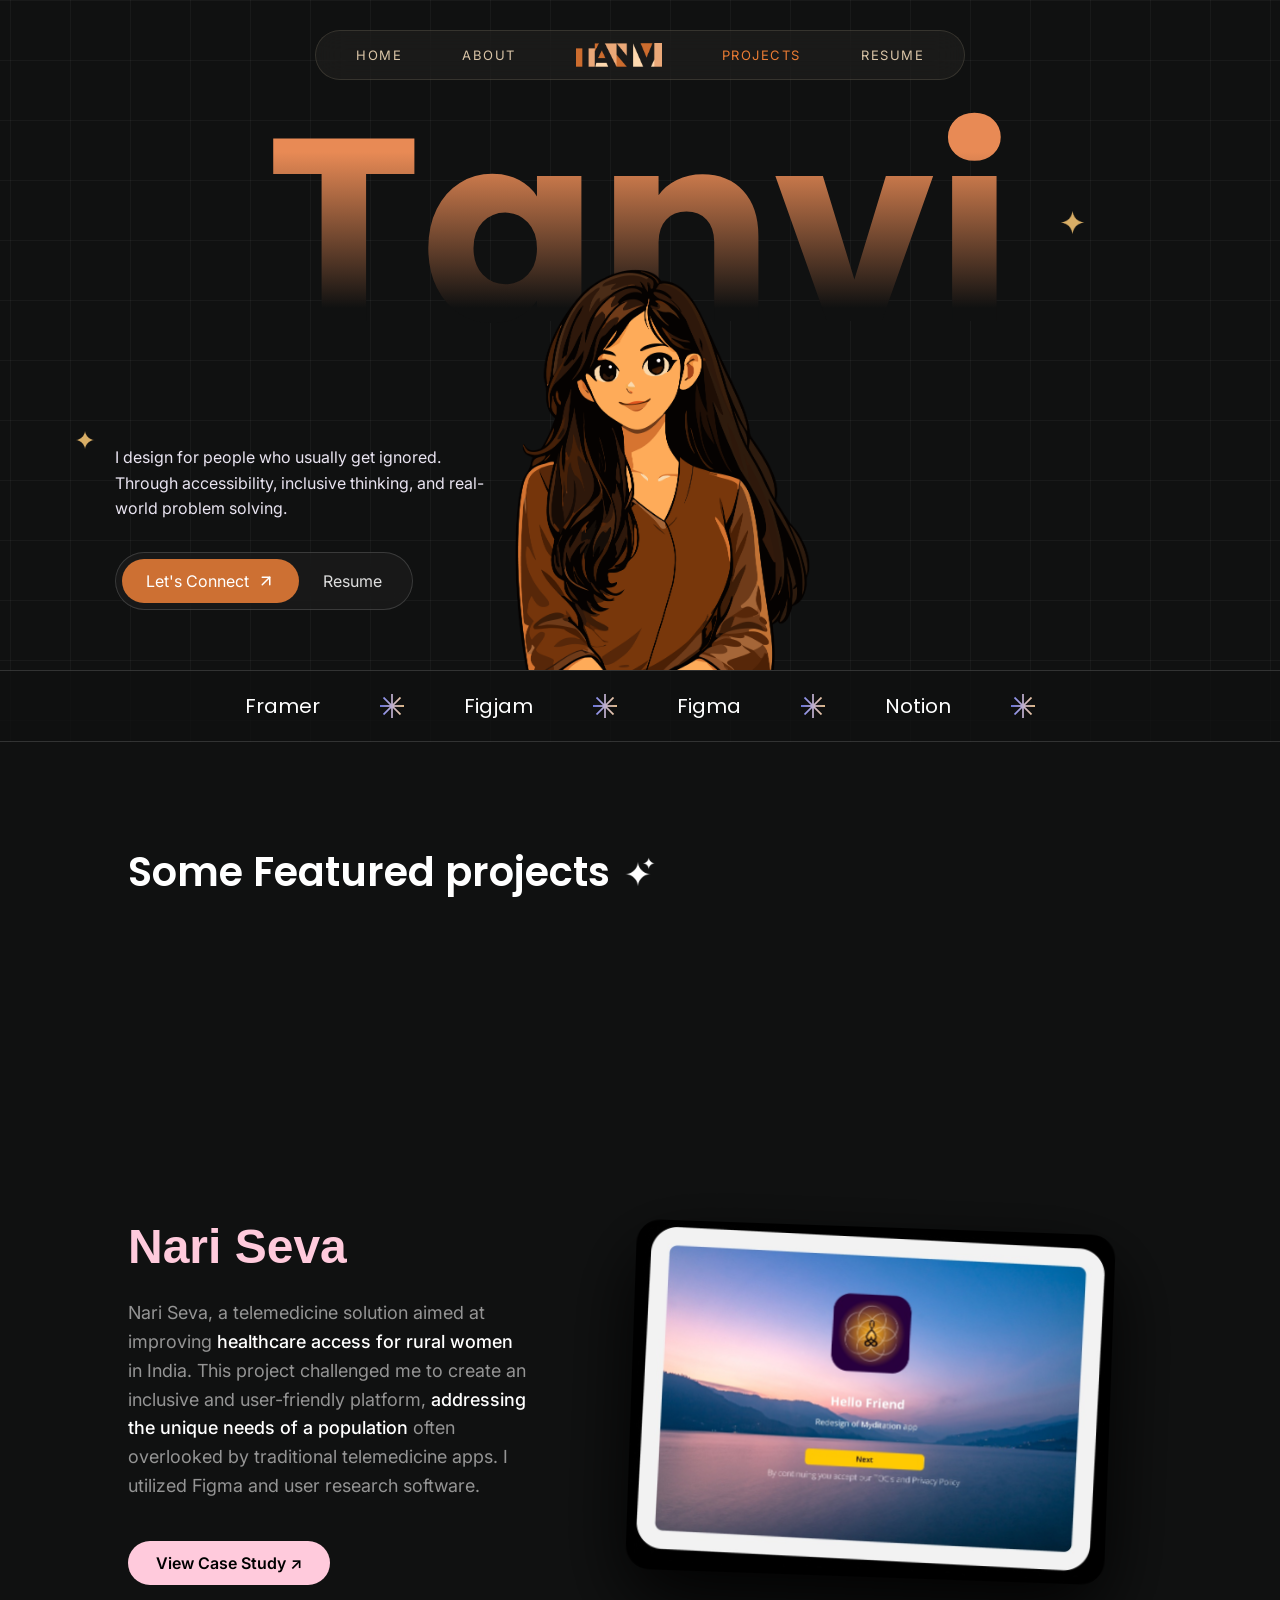
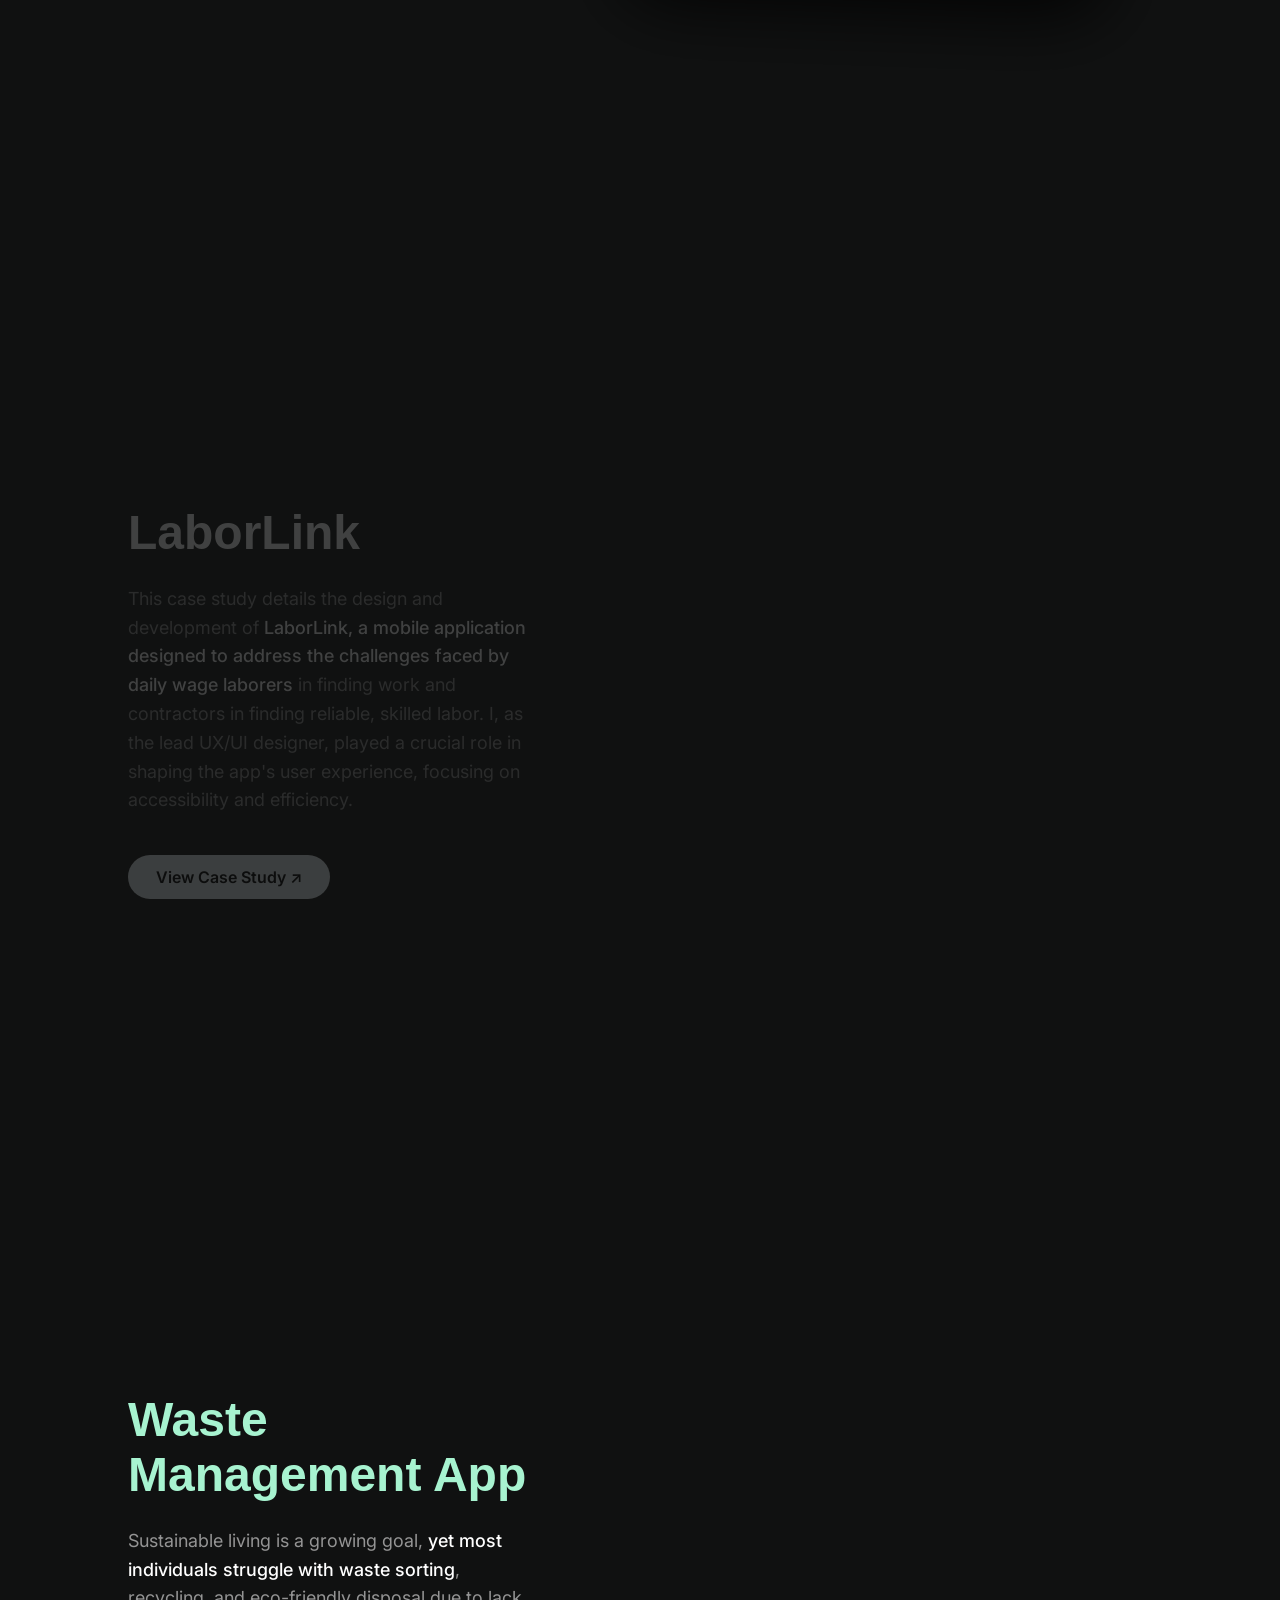
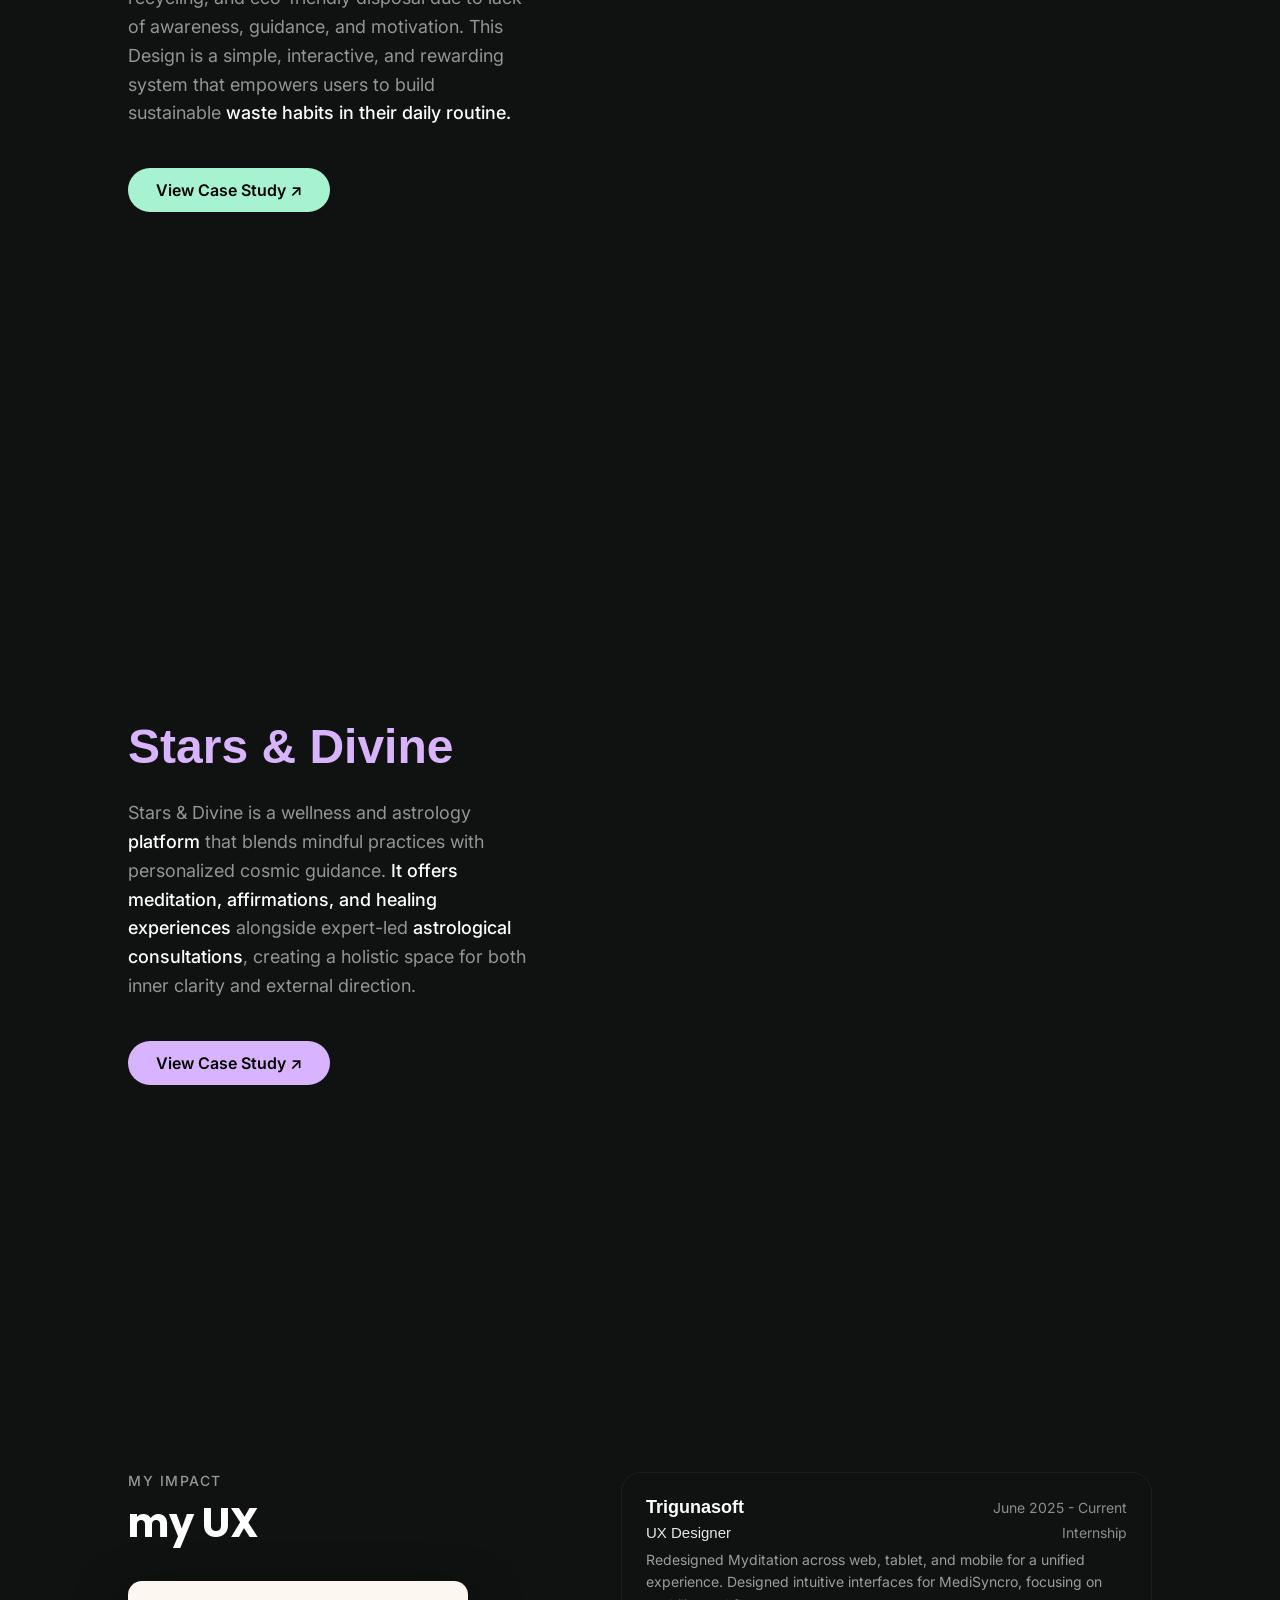
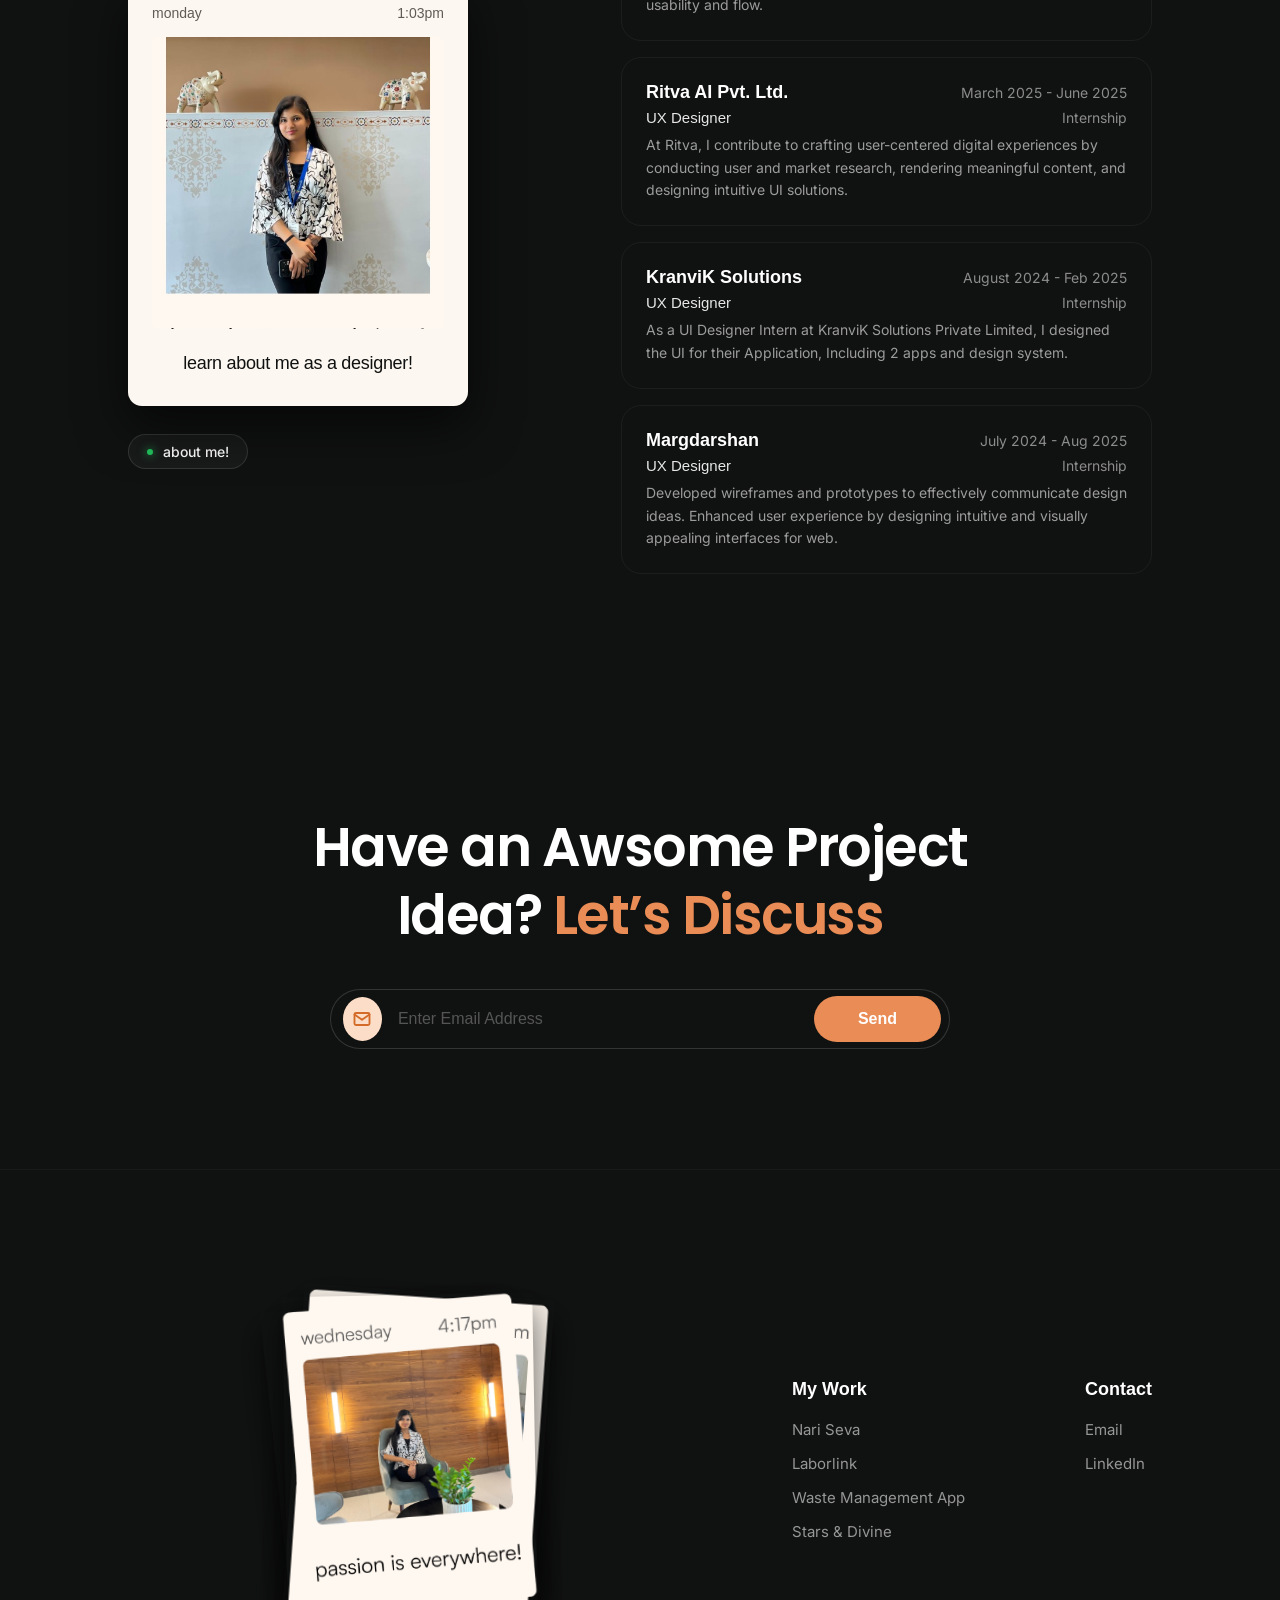
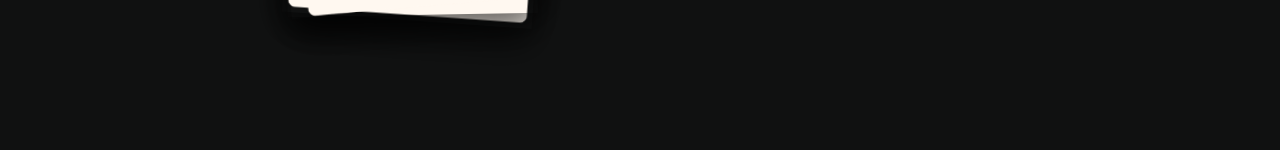
==== commit dea954ef: "Updated my portfolio content and styling a" ====
--- a/Tanvi Portfolio 1/projects.html
+++ b/Tanvi Portfolio 1/projects.html
@@ -97,7 +97,7 @@
                 <div class="deck-sticky">
                     <img src="assets/hello.jpg" id="card-4" class="deck-card pos-4" alt="Stars & Divine">
                     <img src="assets/recycling.png" id="card-3" class="deck-card pos-3" alt="Waste Management">
-                    <img src="assets/labor_link.png" id="card-2" class="deck-card pos-2" alt="LaborLink">
+                    <img src="assets/Labor_link.png" id="card-2" class="deck-card pos-2" alt="LaborLink">
                     <img src="assets/nari_seva.jpg" id="card-1" class="deck-card pos-1" alt="Nari Seva">
                 </div>
             </div>
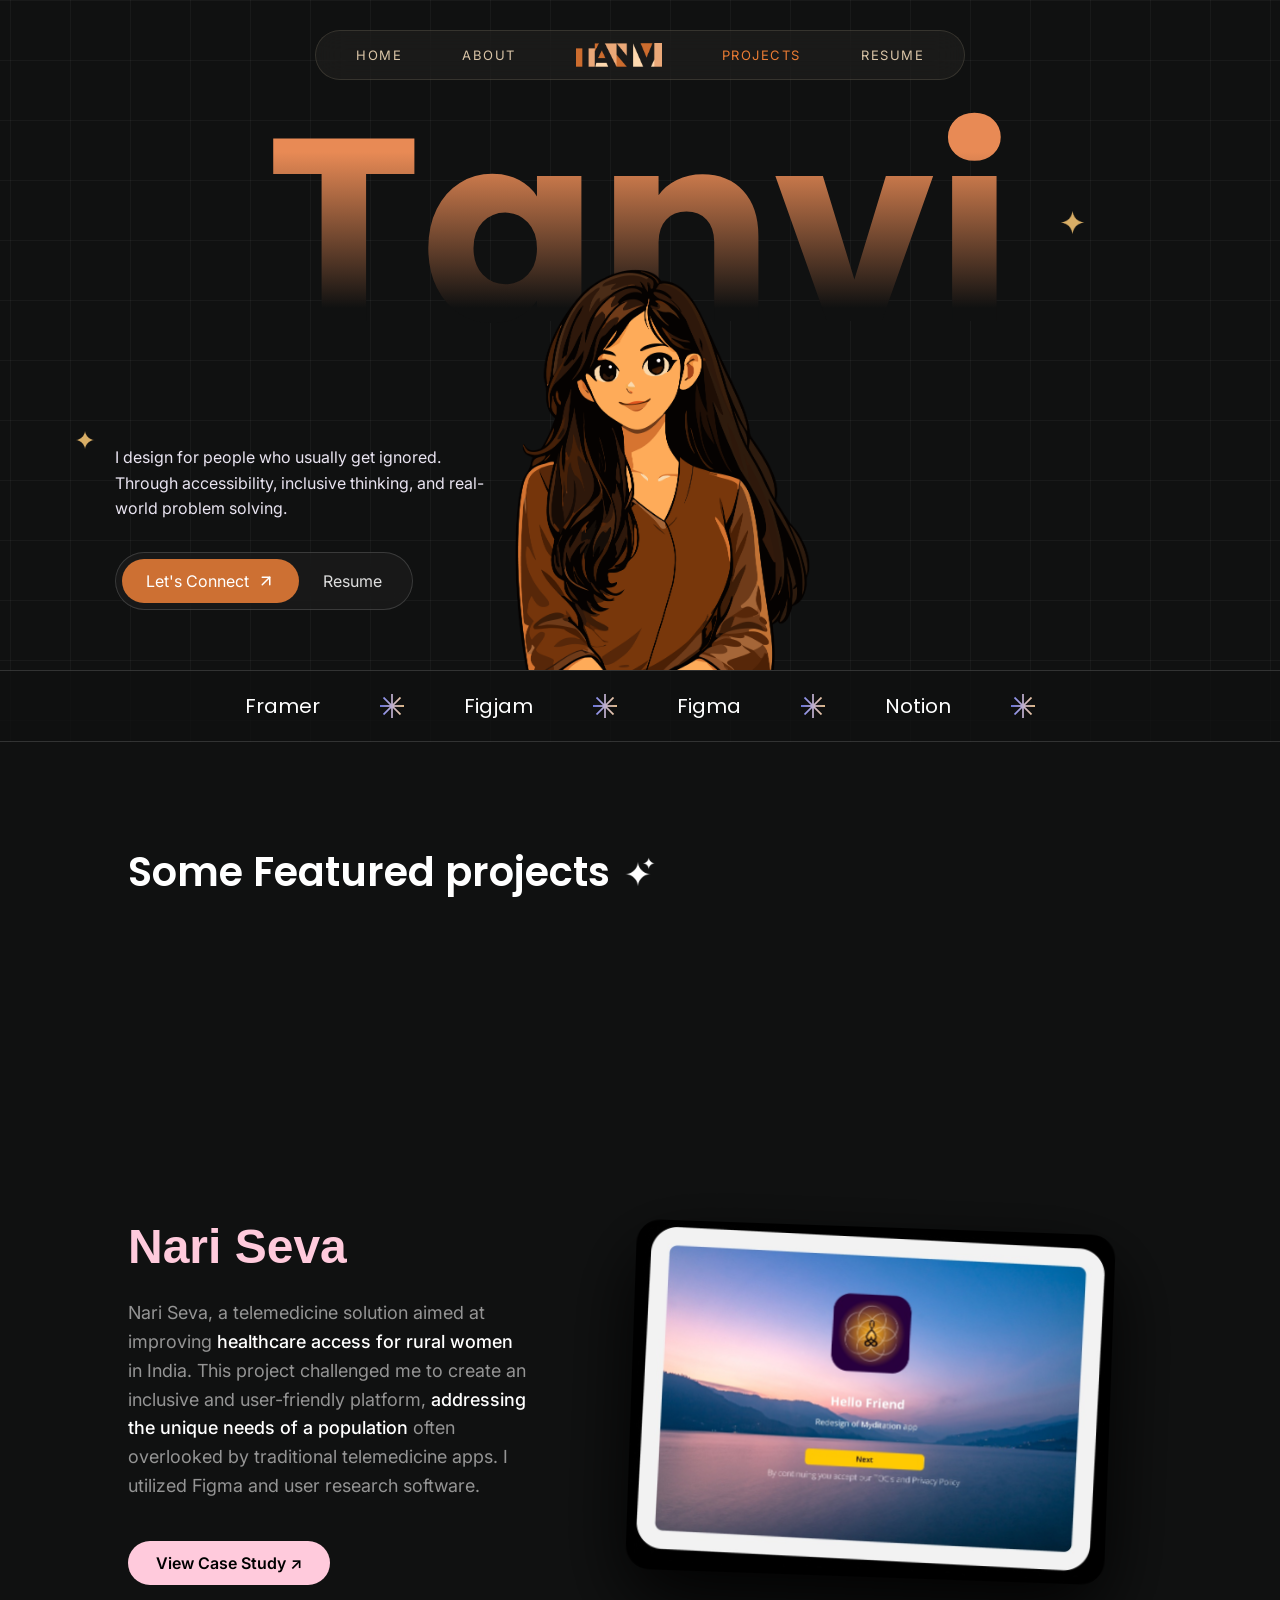
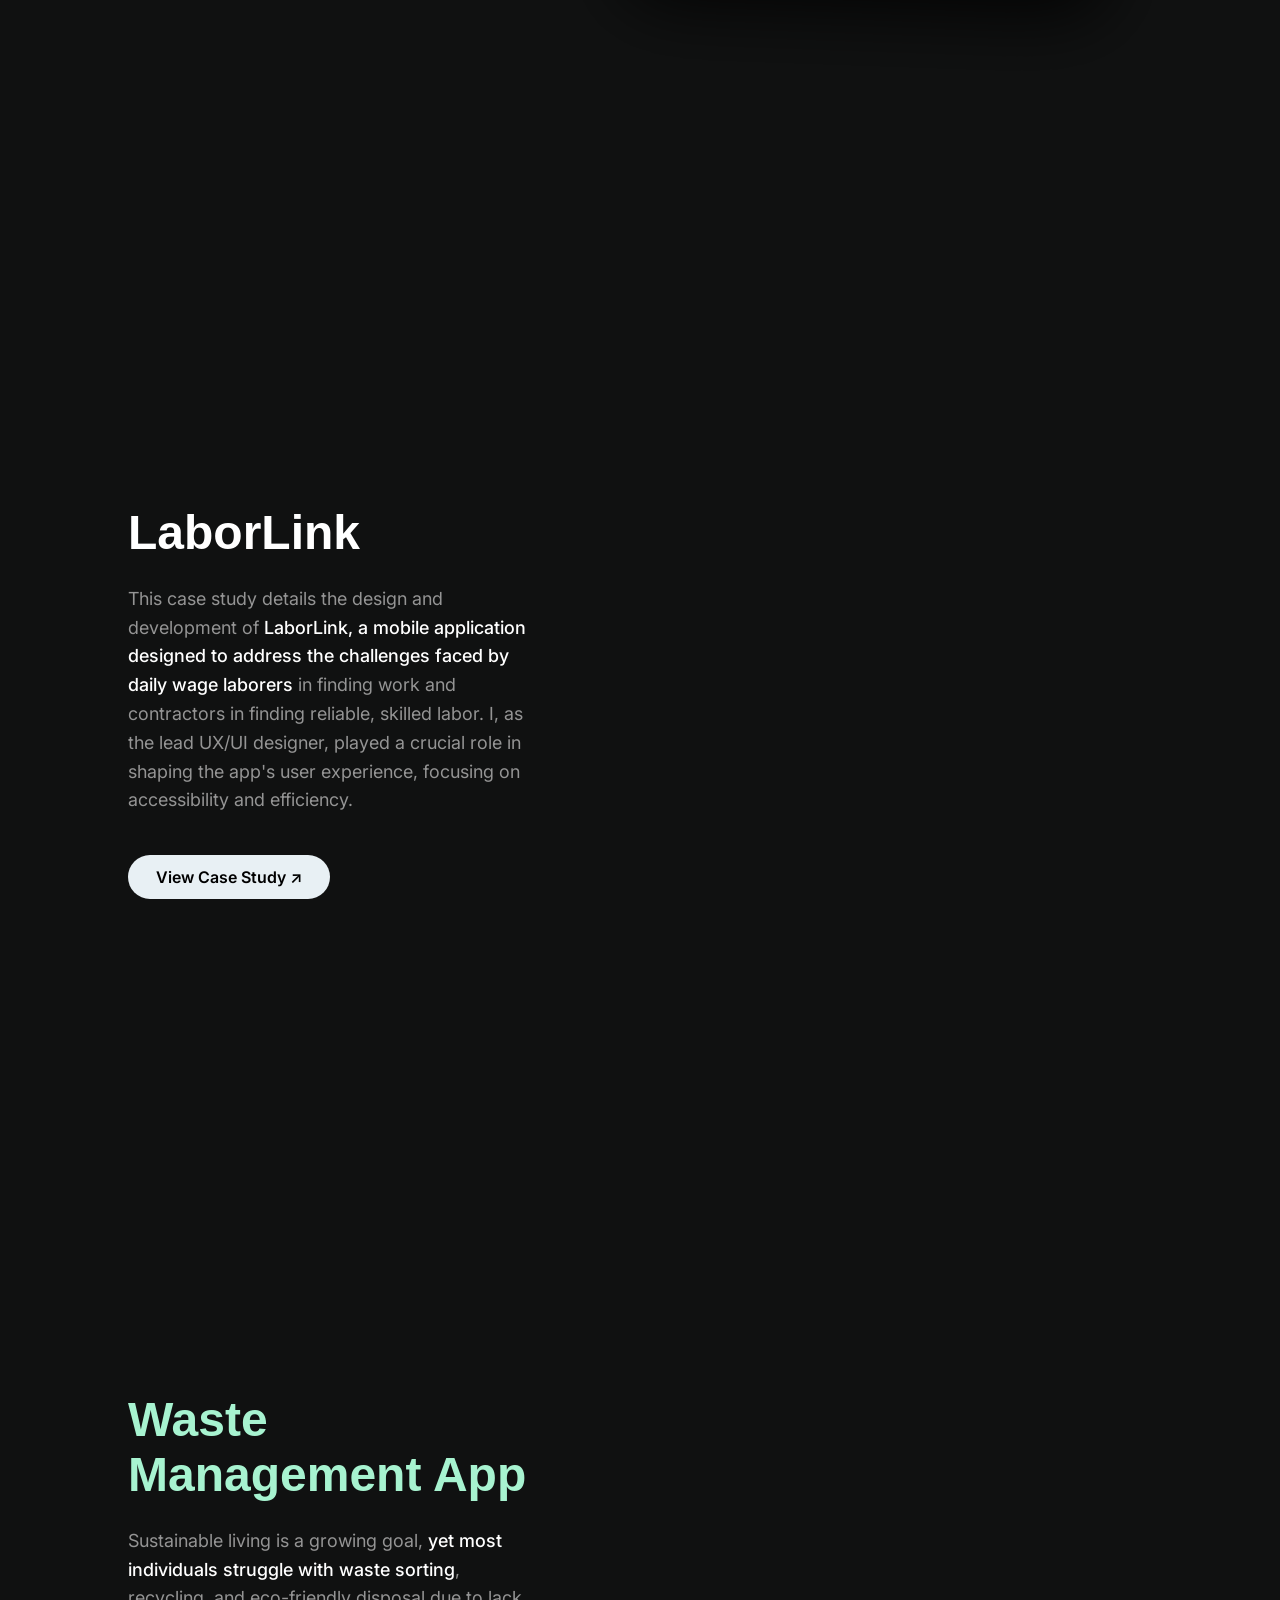
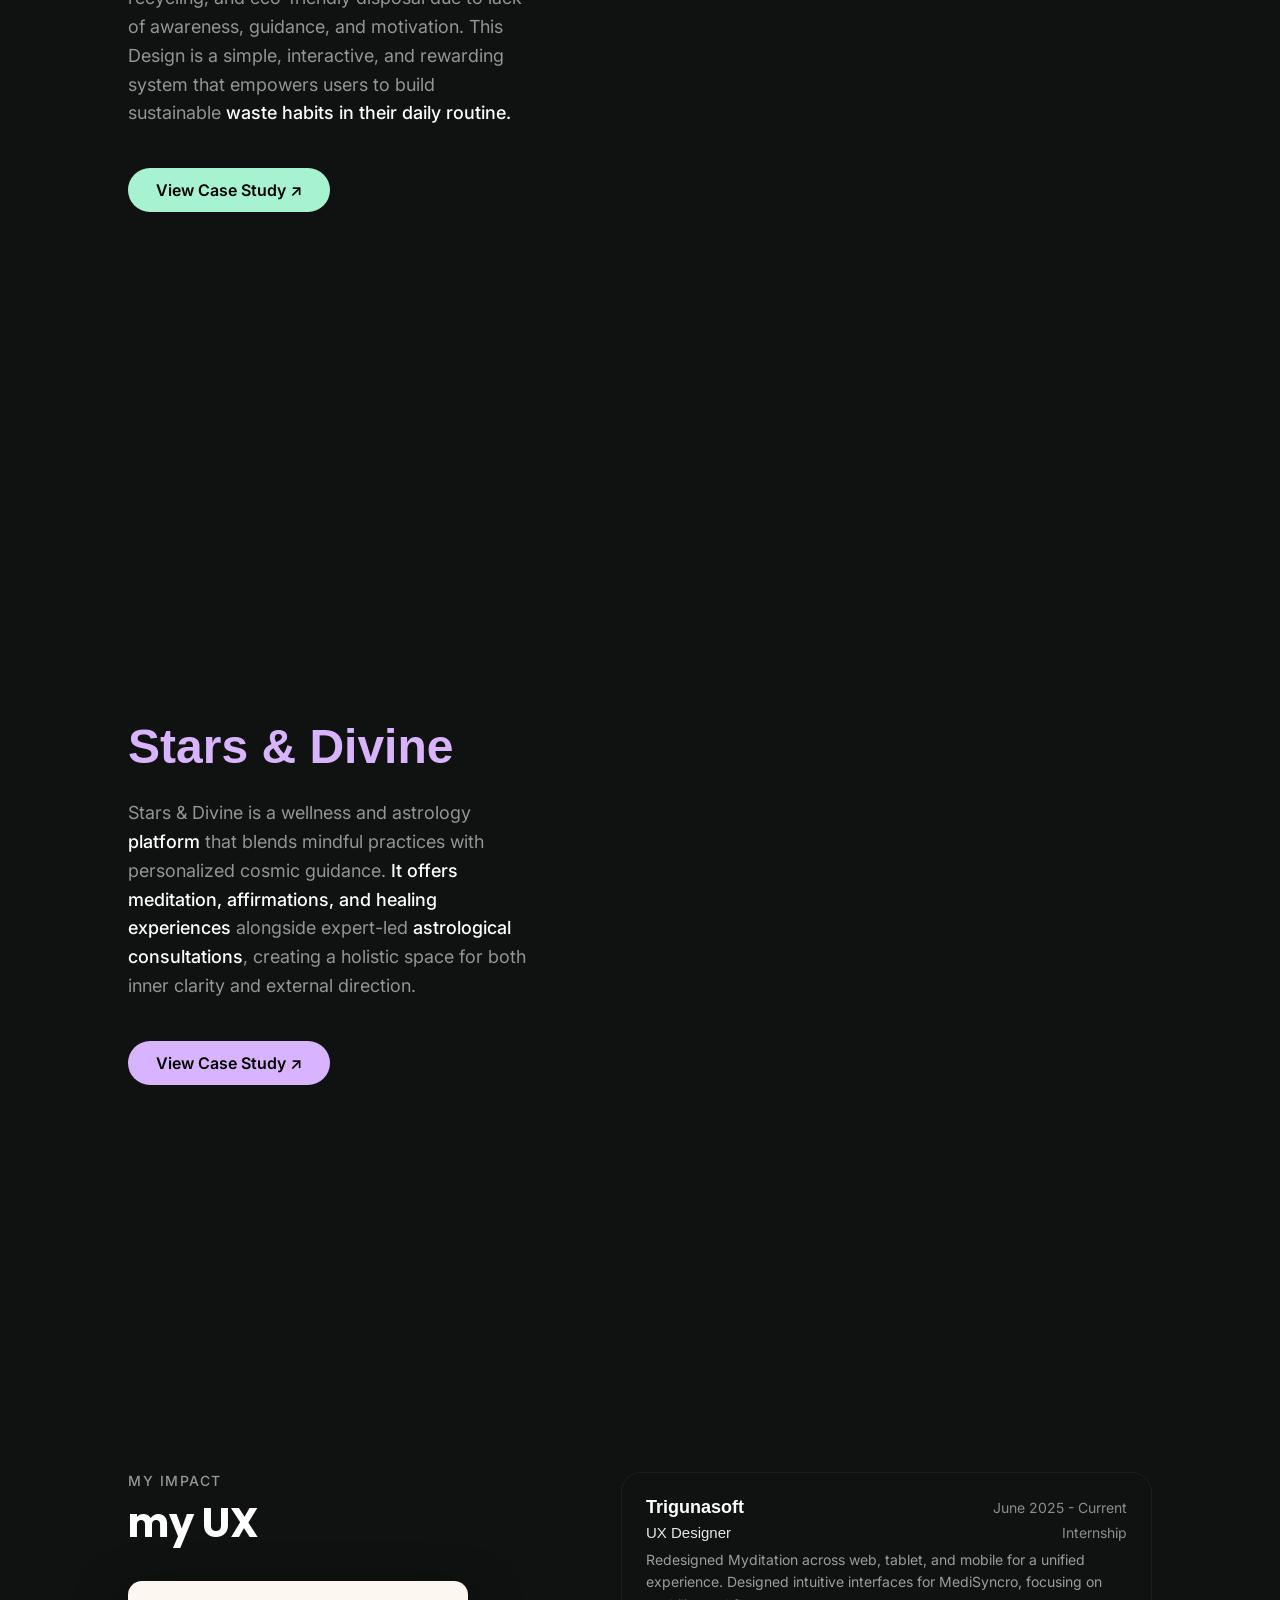
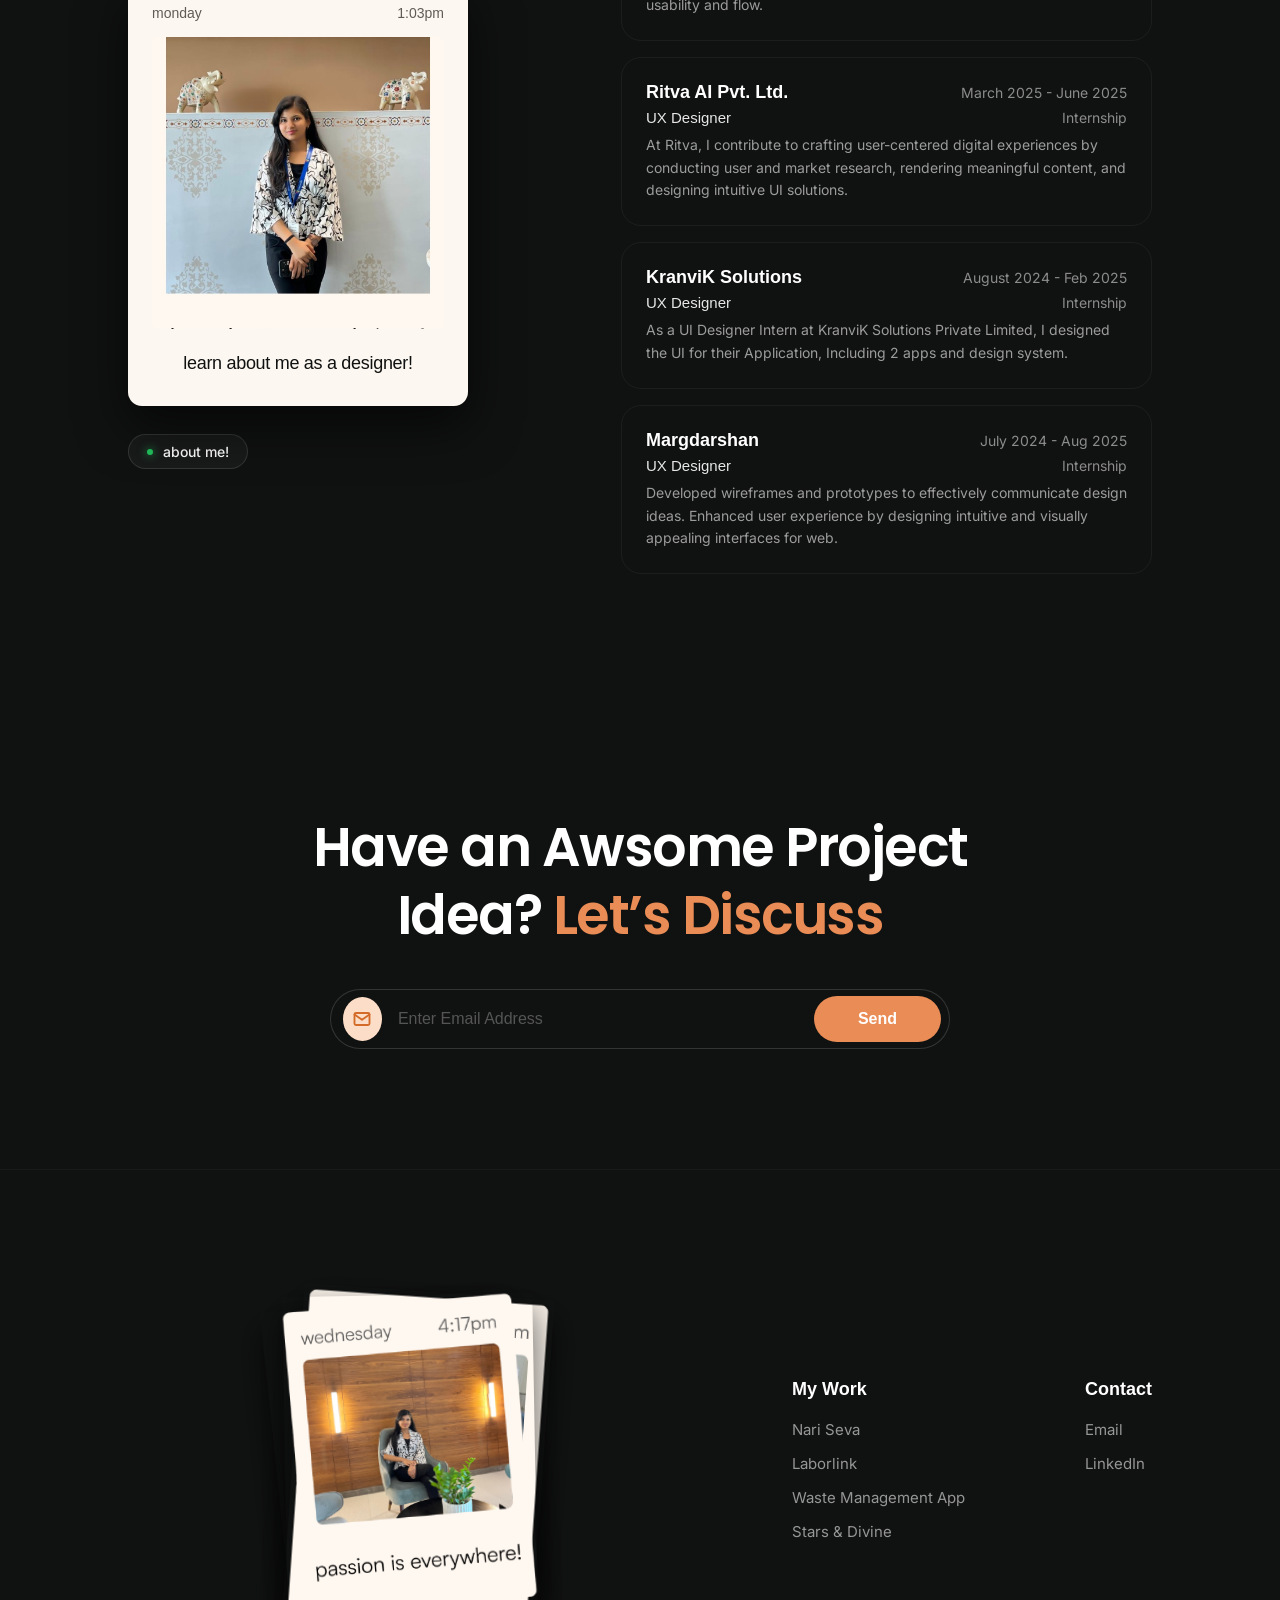
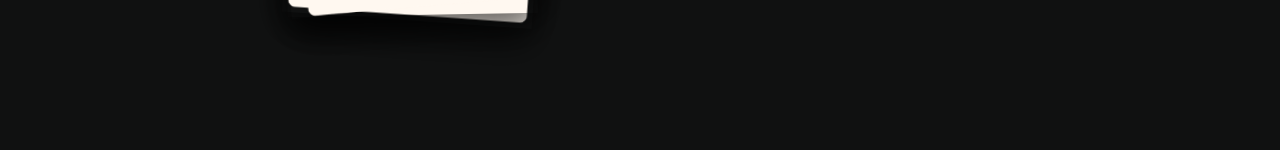
==== commit 9f622a88: "Updated my portfolio content and styling b" ====
--- a/Tanvi Portfolio 1/projects.html
+++ b/Tanvi Portfolio 1/projects.html
@@ -76,13 +76,13 @@
                 <div class="deck-text-item" id="text-2">
                     <h4 class="color-labor">LaborLink</h4>
                     <p>This case study details the design and development of <strong>LaborLink, a mobile application designed to address the challenges faced by daily wage laborers</strong> in finding work and contractors in finding reliable, skilled labor. I, as the lead UX/UI designer, played a crucial role in shaping the app's user experience, focusing on accessibility and efficiency.</p>
-                    <a href="#" class="btn-case-study bg-labor">View Case Study ↗</a>
+                    <a href="https://dribbble.com/shots/27432102-LaborLink" class="btn-case-study bg-labor">View Case Study ↗</a>
                 </div>
 
                 <div class="deck-text-item" id="text-3">
                     <h4 class="color-waste">Waste Management App</h4>
                     <p>Sustainable living is a growing goal, <strong>yet most individuals struggle with waste sorting</strong>, recycling, and eco-friendly disposal due to lack of awareness, guidance, and motivation. This Design is a simple, interactive, and rewarding system that empowers users to build sustainable <strong>waste habits in their daily routine.</strong></p>
-                    <a href="#" class="btn-case-study bg-waste">View Case Study ↗</a>
+                    <a href="https://dribbble.com/shots/27432269-Design-for-India-Waste-management-App" class="btn-case-study bg-waste">View Case Study ↗</a>
                 </div>
 
                 <div class="deck-text-item" id="text-4">
